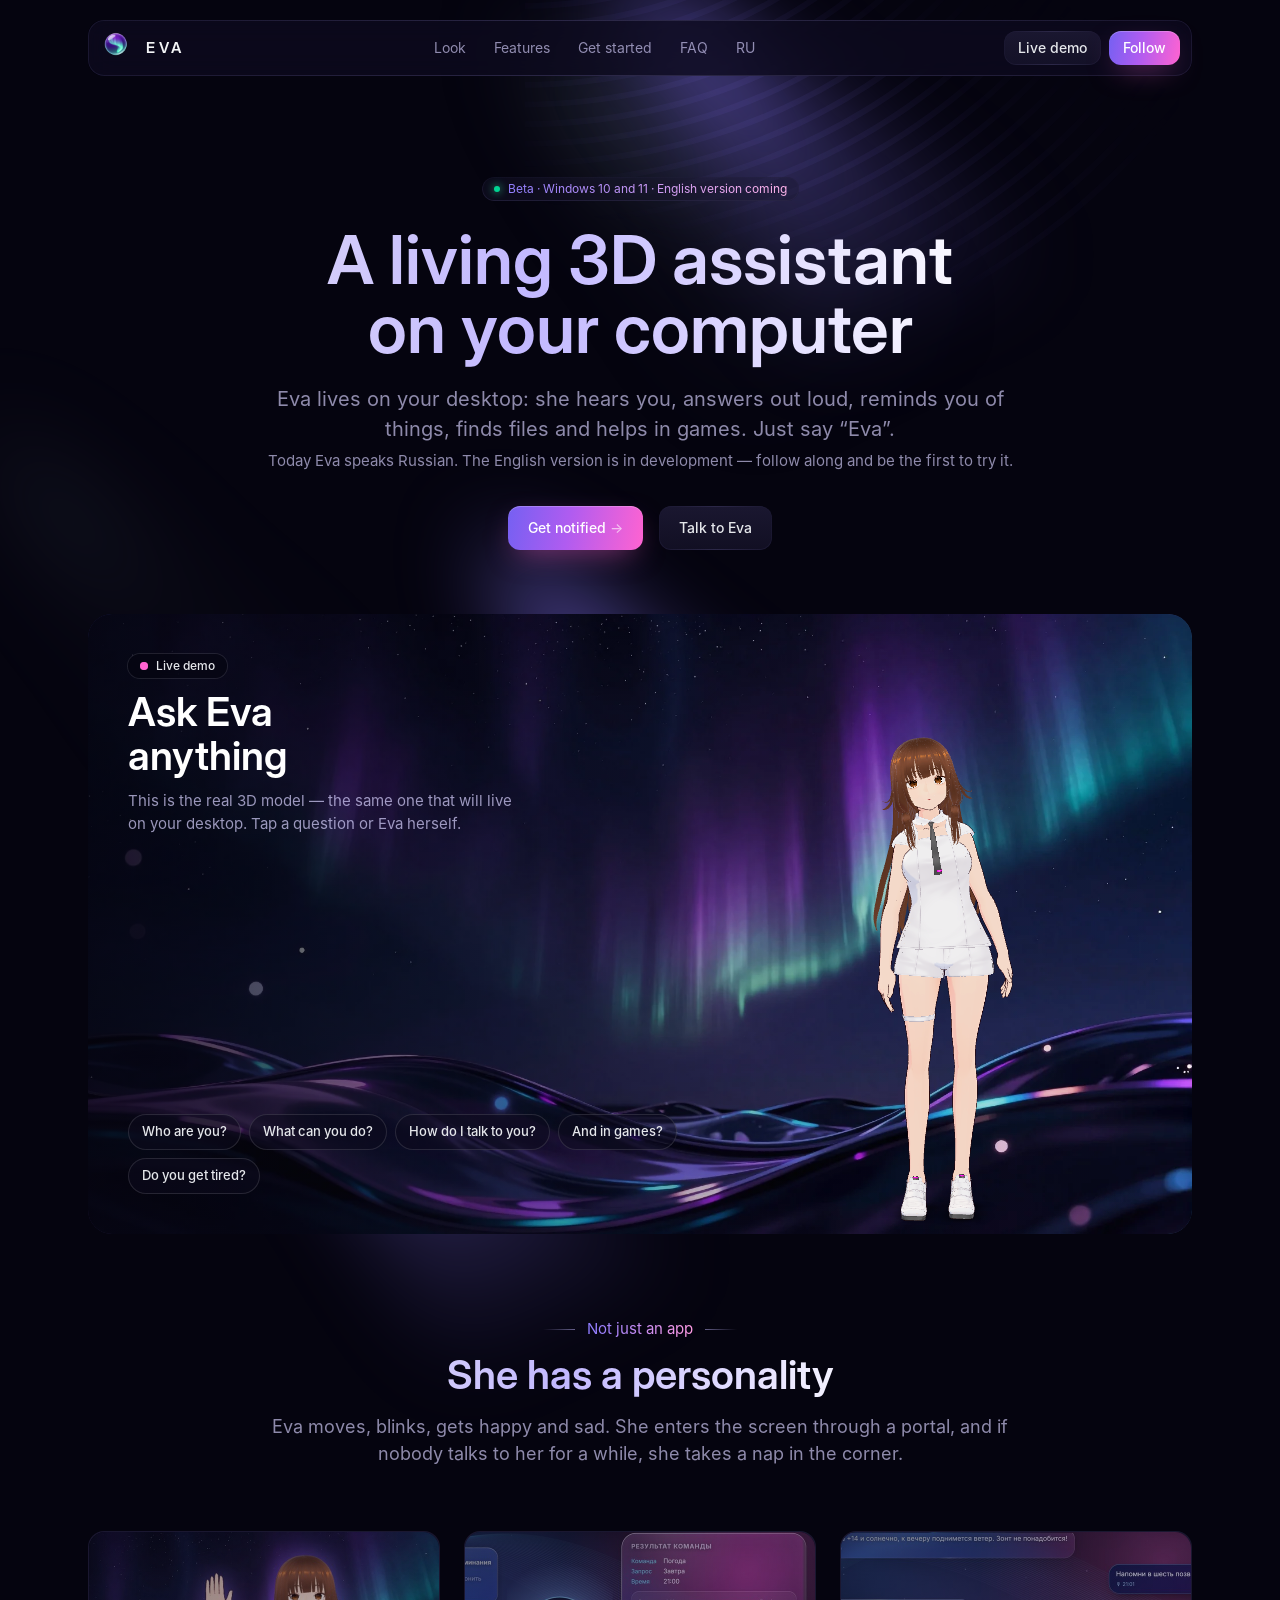
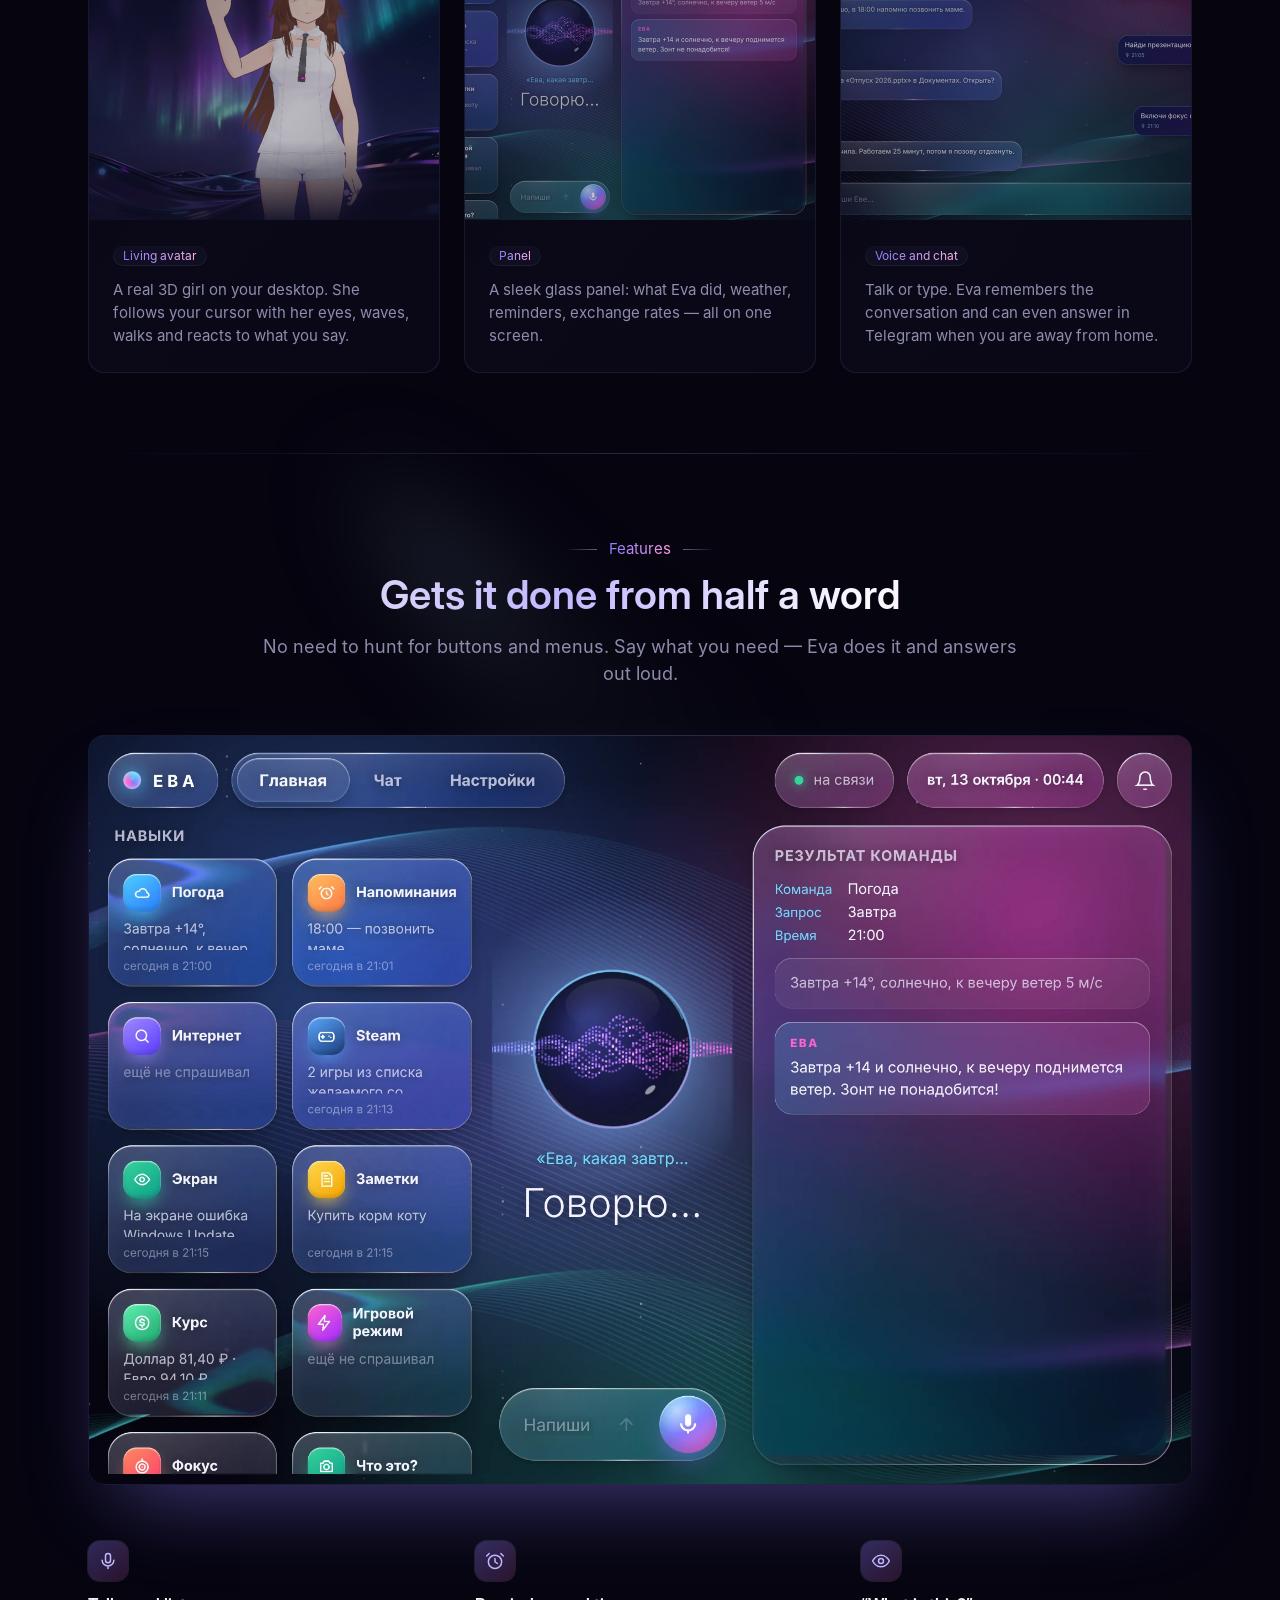
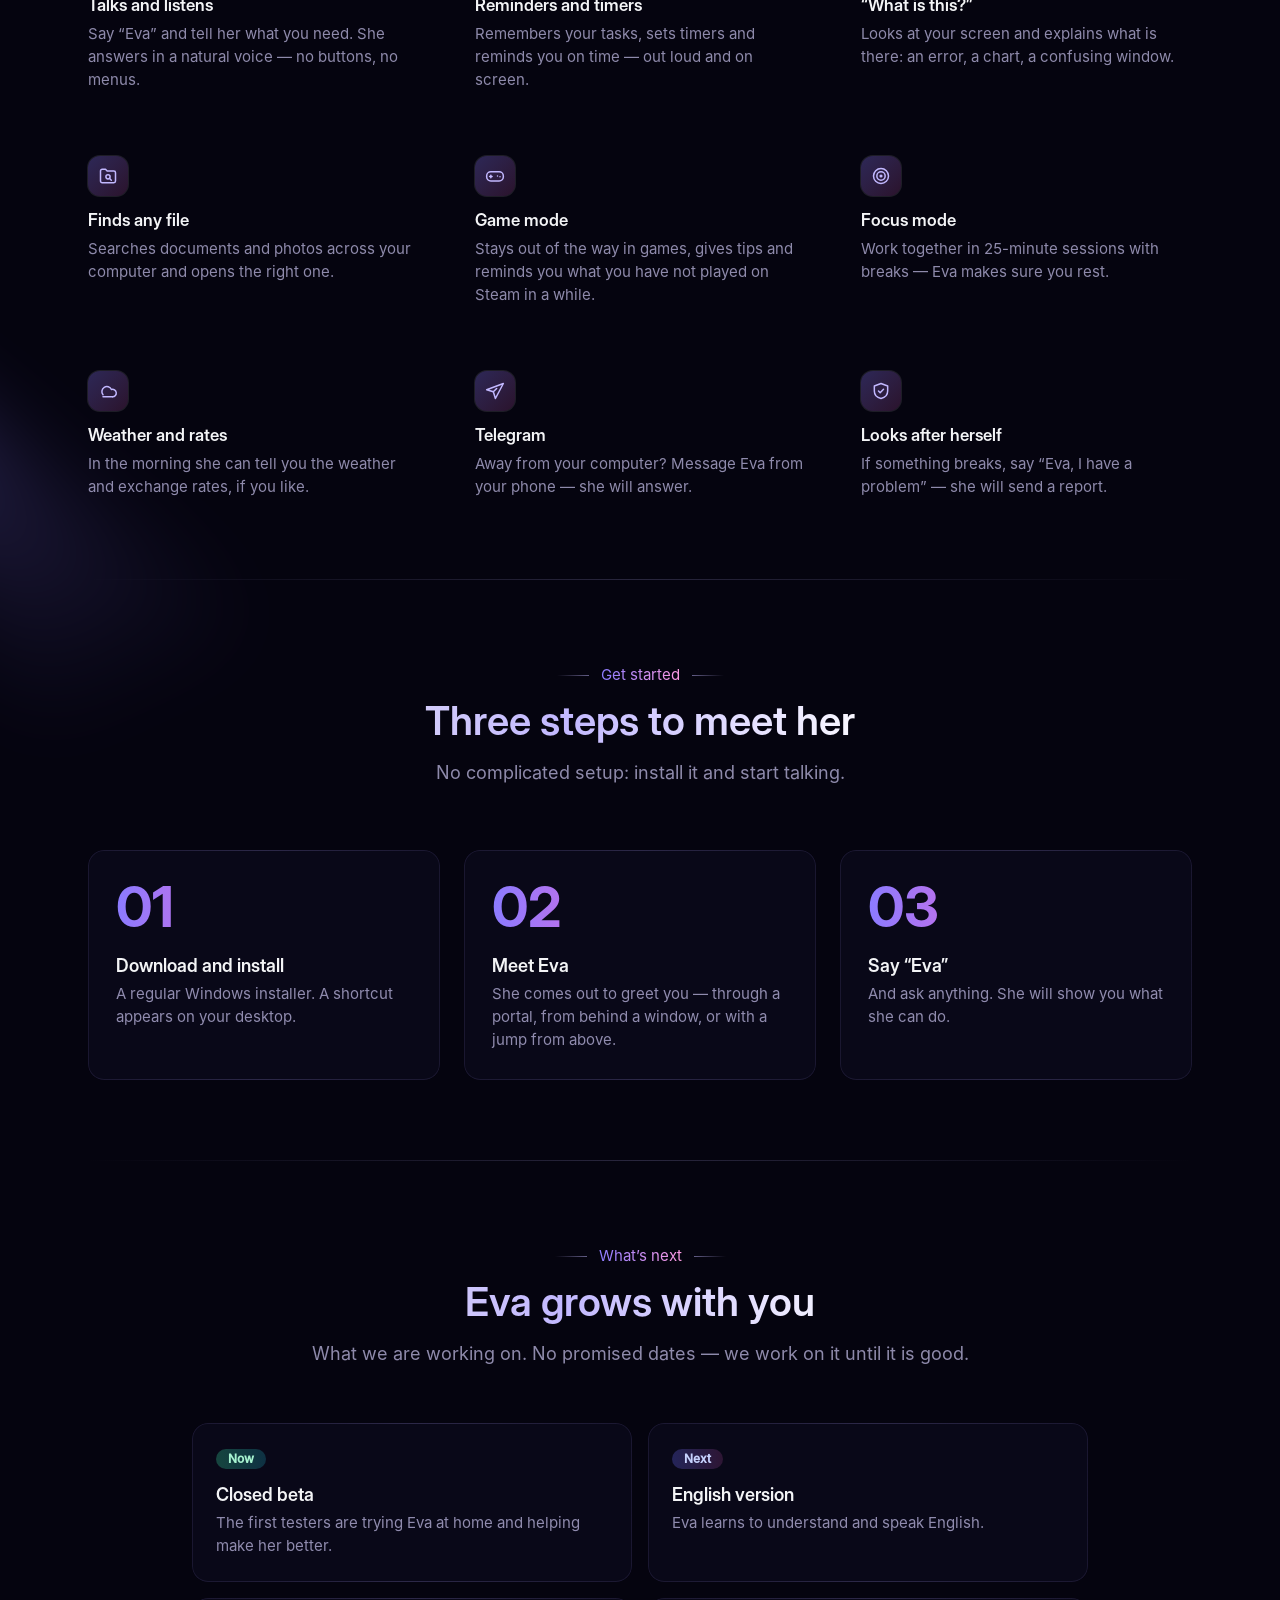
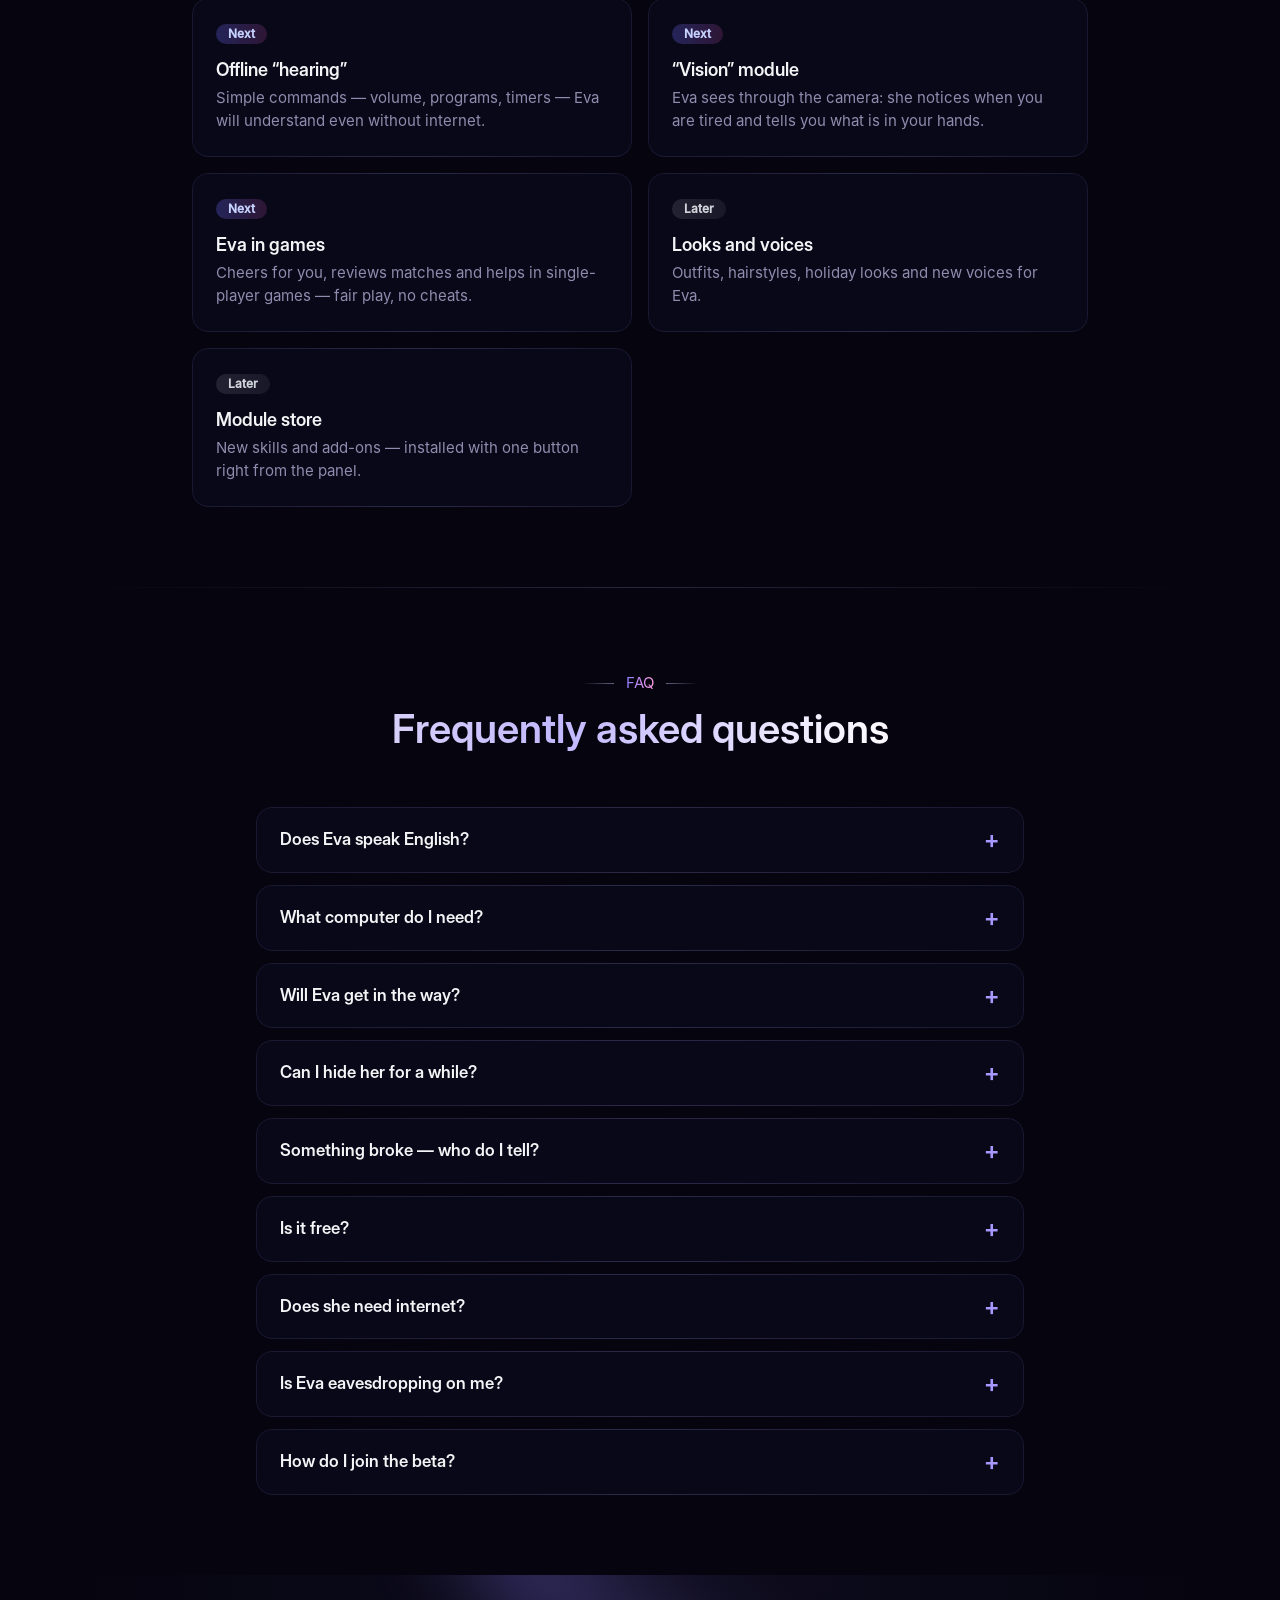
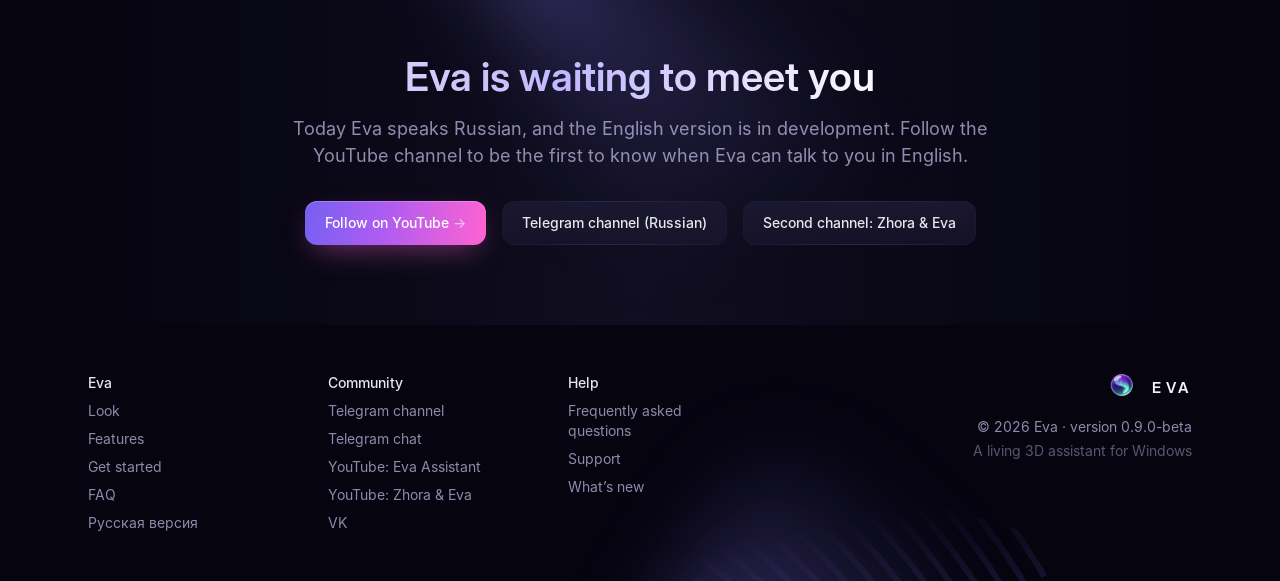
==== en.html @ 869ac7df "Add files via upload" ====
<!DOCTYPE html>
<html lang="en">
<head>
<meta charset="utf-8">
<meta name="viewport" content="width=device-width, initial-scale=1">
<title>Eva — a living 3D assistant on your computer</title>
<meta name="description" content="Eva lives on your desktop: she talks, listens, reminds you of things, finds files and helps in games. Beta for Windows 10 and 11. English version in development.">
<meta property="og:title" content="Eva — a living 3D assistant">
<meta property="og:description" content="Talks · listens · helps. Lives right on your desktop.">
<meta property="og:image" content="https://evaassistant.ru/img/og_1200x630.jpg">
<meta name="theme-color" content="#05040f">
<meta name="twitter:card" content="summary_large_image">
<meta name="robots" content="index, follow">
<link rel="icon" href="img/favicon.ico" sizes="any">
<link rel="icon" href="img/favicon-32.png" type="image/png">
<link rel="apple-touch-icon" href="img/apple-touch-icon.png">
<link rel="preload" href="fonts/InterDisplay-SemiBold.woff" as="font" type="font/woff" crossorigin>
<link rel="preload" href="fonts/Inter-Regular.woff" as="font" type="font/woff" crossorigin>
<link rel="alternate" hreflang="ru" href="https://evaassistant.ru/">
<link rel="alternate" hreflang="en" href="https://evaassistant.ru/en.html">
<link rel="stylesheet" href="css/style.css">
<!-- Yandex.Metrika counter (21.10.2026: посещаемость сайта; вебвизор выключен) -->
<script type="text/javascript">
    (function(m,e,t,r,i,k,a){
        m[i]=m[i]||function(){(m[i].a=m[i].a||[]).push(arguments)};
        m[i].l=1*new Date();
        for (var j = 0; j < document.scripts.length; j++) {if (document.scripts[j].src === r) { return; }}
        k=e.createElement(t),a=e.getElementsByTagName(t)[0],k.async=1,k.src=r,a.parentNode.insertBefore(k,a)
    })(window, document,'script','https://mc.yandex.ru/metrika/tag.js?id=113707804', 'ym');

    ym(113707804, 'init', {ssr:true, clickmap:true, ecommerce:"dataLayer", referrer: document.referrer, url: location.href, accurateTrackBounce:true, trackLinks:true});
</script>
<noscript><div><img src="https://mc.yandex.ru/watch/113707804" style="position:absolute; left:-9999px;" alt="" /></div></noscript>
<!-- /Yandex.Metrika counter -->
</head>
<body class="bg-gray-950 font-inter text-base text-gray-200 antialiased">
<div class="relative flex min-h-screen flex-col overflow-hidden supports-[overflow:clip]:overflow-clip">

  <!-- ================= ШАПКА ================= -->
  <header class="fixed inset-x-0 top-2 z-30 md:top-5">
    <div class="mx-auto max-w-6xl px-4 sm:px-6">
      <div class="gborder relative flex h-14 items-center justify-between gap-3 rounded-2xl bg-gray-900/80 px-3 backdrop-blur-md">
        <a href="#top" class="flex items-center gap-2.5 pl-1" aria-label="Eva">
          <img src="img/icon-192.png" width="32" height="32" alt="">
          <span class="font-display text-[15px] font-semibold tracking-[.28em] text-gray-100">EVA</span>
        </a>
        <nav class="hidden items-center gap-1 md:flex">
          <a class="rounded-lg px-3 py-1.5 text-sm text-indigo-200/65 transition hover:text-gray-100" href="#look">Look</a>
          <a class="rounded-lg px-3 py-1.5 text-sm text-indigo-200/65 transition hover:text-gray-100" href="#features">Features</a>
          <a class="rounded-lg px-3 py-1.5 text-sm text-indigo-200/65 transition hover:text-gray-100" href="#start">Get started</a>
          <a class="rounded-lg px-3 py-1.5 text-sm text-indigo-200/65 transition hover:text-gray-100" href="#faq">FAQ</a>
          <a class="rounded-lg px-3 py-1.5 text-sm text-indigo-200/65 transition hover:text-gray-100" href="index.html" hreflang="ru">RU</a>
        </nav>
        <div class="flex items-center gap-2">
          <a class="btn-sm btn-ghost gborder hidden sm:inline-flex" href="#demo">Live demo</a>
          <a class="btn-sm btn-main" href="#download">Follow</a>
        </div>
      </div>
    </div>
  </header>

  <main class="relative flex grow flex-col" id="top">
    <!-- свечение сверху -->
    <div class="pointer-events-none absolute left-1/2 top-0 -z-10 -translate-x-1/4" aria-hidden="true">
      <img class="max-w-none" src="img/page-illustration.svg" width="846" height="594" alt="">
    </div>
    <div class="pointer-events-none absolute left-1/2 top-[400px] -z-10 -mt-20 -translate-x-full opacity-50" aria-hidden="true">
      <img class="max-w-none" src="img/blurred-shape-gray.svg" width="760" height="668" alt="">
    </div>
    <div class="pointer-events-none absolute left-1/2 top-[440px] -z-10 -translate-x-1/3" aria-hidden="true">
      <img class="max-w-none" src="img/blurred-shape.svg" width="760" height="668" alt="">
    </div>

    <!-- ================= ПЕРВЫЙ ЭКРАН ================= -->
    <section>
      <div class="mx-auto max-w-6xl px-4 sm:px-6">
        <div class="pt-32 pb-12 md:pt-44 md:pb-20">
          <div class="pb-12 text-center md:pb-16">
            <div data-aos class="mb-6 inline-flex">
              <span class="tag !px-3 !py-1"><span class="inline-flex items-center gap-2"><i class="inline-block h-1.5 w-1.5 rounded-full bg-emerald-400 shadow-[0_0_8px_#34d399]"></i>Beta · Windows 10 and 11 · English version coming</span></span>
            </div>
            <h1 data-aos class="h-grad pb-5 font-display text-4xl font-semibold sm:text-5xl md:text-6xl">
              A living 3D assistant<br class="hidden sm:block"> on your computer
            </h1>
            <div class="mx-auto max-w-3xl">
              <p data-aos data-delay="150" class="mb-8 text-xl text-indigo-200/65">
                Eva lives on your desktop: she hears you, answers out loud, reminds you of things, finds files and helps in games. Just say “Eva”.<br><span class="text-base text-indigo-200/50">Today Eva speaks Russian. The English version is in development — follow along and be the first to try it.</span>
              </p>
              <div class="mx-auto max-w-xs sm:flex sm:max-w-none sm:justify-center">
                <div data-aos data-delay="300">
                  <a class="btn btn-main group mb-4 w-full sm:mb-0 sm:w-auto" href="#download">
                    Get notified
                    <span class="ml-1 tracking-normal text-white/60 transition-transform group-hover:translate-x-0.5">-&gt;</span>
                  </a>
                </div>
                <div data-aos data-delay="450">
                  <a class="btn btn-ghost gborder w-full sm:ml-4 sm:w-auto" href="#demo">Talk to Eva</a>
                </div>
              </div>
            </div>
          </div>

          <!-- ЖИВОЕ ДЕМО -->
          <div id="demo" data-aos data-delay="200" class="relative scroll-mt-28">
            <div class="pointer-events-none absolute bottom-8 left-1/2 -z-10 -ml-28 -translate-x-1/2 translate-y-1/2" aria-hidden="true">
              <img class="md:max-w-none" src="img/blurred-shape.svg" width="760" height="668" alt="">
            </div>
            <div class="gborder gborder-glow relative mx-auto h-[600px] max-w-[1104px] overflow-hidden rounded-3xl bg-gray-900 md:h-[620px]">
              <img class="absolute inset-0 h-full w-full object-cover" src="img/hero_1920.webp" alt="" aria-hidden="true">
              <div class="absolute inset-0 bg-gradient-to-r from-gray-950/80 via-gray-950/30 to-transparent"></div>

              <!-- подпись и вопросы -->
              <div class="relative z-10 flex h-full flex-col justify-between p-6 md:p-10">
                <div class="max-w-md">
                  <div class="mb-3 inline-flex items-center gap-2 rounded-full bg-gray-950/50 px-3 py-1 text-xs font-medium text-gray-200 ring-1 ring-white/10 backdrop-blur">
                    <span class="relative flex h-2 w-2"><span class="absolute inline-flex h-full w-full animate-ping rounded-full bg-eva-pink opacity-60"></span><span class="relative inline-flex h-2 w-2 rounded-full bg-eva-pink"></span></span>
                    Live demo
                  </div>
                  <h2 class="font-display text-3xl font-semibold text-white md:text-4xl">Ask Eva<br>anything</h2>
                  <p class="mt-3 hidden max-w-sm text-indigo-200/70 sm:block">This is the real 3D model — the same one that will live on your desktop. Tap a question or Eva herself.</p>
                </div>
                <div class="max-w-[560px]">
                  <div class="flex flex-wrap gap-2" id="chips">
                    <button class="chip" data-say="who">Who are you?</button>
                    <button class="chip" data-say="can">What can you do?</button>
                    <button class="chip" data-say="talk">How do I talk to you?</button>
                    <button class="chip" data-say="games">And in games?</button>
                    <button class="chip" data-say="sleep">Do you get tired?</button>
                  </div>
                  <button id="sound" hidden class="mt-4 inline-flex items-center gap-2 text-xs font-medium text-indigo-200/70 transition hover:text-white">
                    <svg class="h-4 w-4" viewBox="0 0 24 24" fill="none" stroke="currentColor" stroke-width="2" stroke-linecap="round" stroke-linejoin="round"><path d="M11 5 6 9H3v6h3l5 4z"/><path class="wv" d="M15.5 8.5a5 5 0 0 1 0 7"/><path class="wv" d="M19 5a10 10 0 0 1 0 14"/><path class="mt" d="m16 9 5 6m0-6-5 6"/></svg>
                    <span id="soundLabel">Voice off</span>
                  </button>
                </div>
              </div>

              <!-- 3D-Ева -->
              <div id="eva" class="absolute bottom-0 right-0 z-[5] h-full w-[62%] opacity-0 transition-opacity duration-700 sm:w-[48%] md:right-[4%] md:w-[38%]">
                <iframe id="evaFrame" class="h-full w-full border-0 bg-transparent" src="eva/eva_viewer.html?site=1" title="Eva" allow="autoplay"></iframe>
                <button id="evaHit" class="absolute inset-x-[25%] top-[10%] bottom-[3%] cursor-pointer" aria-label="Tap Eva"></button>
              </div>
              <div id="bubble" class="bubble"><b class="h-brand mb-1 block text-[11px] font-semibold uppercase tracking-[.18em]">Eva</b><span id="bubbleText"></span></div>
            </div>
          </div>
        </div>
      </div>
    </section>

    <!-- ================= КАК ВЫГЛЯДИТ ================= -->
    <section id="look" class="scroll-mt-20">
      <div class="mx-auto max-w-6xl px-4 sm:px-6">
        <div class="pb-12 md:pb-20">
          <div class="mx-auto max-w-3xl pb-12 text-center md:pb-16">
            <div class="eyebrow"><span>Not just an app</span></div>
            <h2 data-aos class="h-grad pb-4 font-display text-3xl font-semibold md:text-4xl">She has a personality</h2>
            <p data-aos class="text-lg text-indigo-200/65">Eva moves, blinks, gets happy and sad. She enters the screen through a portal, and if nobody talks to her for a while, she takes a nap in the corner.</p>
          </div>
          <div class="spot-group mx-auto grid max-w-sm items-start gap-6 lg:max-w-none lg:grid-cols-3" id="spot">
            <div class="spot" data-aos>
              <div class="spot-inner">
                <img class="inline-flex w-full" loading="lazy" src="img/card_eva.jpg" width="350" height="288" alt="3D Eva">
                <div class="relative z-10 p-6">
                  <div class="mb-3"><span class="tag"><span>Living avatar</span></span></div>
                  <p class="text-indigo-200/65">A real 3D girl on your desktop. She follows your cursor with her eyes, waves, walks and reacts to what you say.</p>
                </div>
              </div>
            </div>
            <div class="spot" data-aos data-delay="120">
              <div class="spot-inner">
                <img class="inline-flex w-full" loading="lazy" src="img/card_panel.jpg" width="350" height="288" alt="Eva panel">
                <div class="relative z-10 p-6">
                  <div class="mb-3"><span class="tag"><span>Panel</span></span></div>
                  <p class="text-indigo-200/65">A sleek glass panel: what Eva did, weather, reminders, exchange rates — all on one screen.</p>
                </div>
              </div>
            </div>
            <div class="spot" data-aos data-delay="240">
              <div class="spot-inner">
                <img class="inline-flex w-full" loading="lazy" src="img/card_chat.jpg" width="350" height="288" alt="Chat with Eva">
                <div class="relative z-10 p-6">
                  <div class="mb-3"><span class="tag"><span>Voice and chat</span></span></div>
                  <p class="text-indigo-200/65">Talk or type. Eva remembers the conversation and can even answer in Telegram when you are away from home.</p>
                </div>
              </div>
            </div>
          </div>
        </div>
      </div>
    </section>

    <!-- ================= ВОЗМОЖНОСТИ ================= -->
    <section id="features" class="relative scroll-mt-20">
      <div class="pointer-events-none absolute left-1/2 top-0 -z-10 -mt-20 -translate-x-1/2" aria-hidden="true">
        <img class="max-w-none" src="img/blurred-shape-gray.svg" width="760" height="668" alt="">
      </div>
      <div class="pointer-events-none absolute bottom-0 left-1/2 -z-10 -mb-80 -translate-x-[120%] opacity-50" aria-hidden="true">
        <img class="max-w-none" src="img/blurred-shape.svg" width="760" height="668" alt="">
      </div>
      <div class="mx-auto max-w-6xl px-4 sm:px-6">
        <div class="divider py-12 md:py-20">
          <div class="mx-auto max-w-3xl pb-4 text-center md:pb-12">
            <div class="eyebrow"><span>Features</span></div>
            <h2 data-aos class="h-grad pb-4 font-display text-3xl font-semibold md:text-4xl">Gets it done from half a word</h2>
            <p data-aos class="text-lg text-indigo-200/65">No need to hunt for buttons and menus. Say what you need — Eva does it and answers out loud.</p>
          </div>
          <div data-aos class="flex justify-center pb-6 md:pb-14">
            <div class="gborder relative overflow-hidden rounded-2xl shadow-[0_40px_80px_-30px_rgba(139,123,255,.45)]">
              <img class="w-full max-w-[1104px]" loading="lazy" src="img/panel_full.webp" width="1104" height="751" alt="Eva panel: skills, command result, living orb">
            </div>
          </div>
          <div class="mx-auto grid max-w-sm gap-12 sm:max-w-none sm:grid-cols-2 md:gap-x-14 md:gap-y-16 lg:grid-cols-3" id="featGrid"></div>
        </div>
      </div>
    </section>

    <!-- ================= КАК НАЧАТЬ ================= -->
    <section id="start" class="scroll-mt-20">
      <div class="mx-auto max-w-6xl px-4 sm:px-6">
        <div class="divider py-12 md:py-20">
          <div class="mx-auto max-w-3xl pb-12 text-center md:pb-16">
            <div class="eyebrow"><span>Get started</span></div>
            <h2 data-aos class="h-grad pb-4 font-display text-3xl font-semibold md:text-4xl">Three steps to meet her</h2>
            <p data-aos class="text-lg text-indigo-200/65">No complicated setup: install it and start talking.</p>
          </div>
          <div class="grid gap-6 md:grid-cols-3">
            <div data-aos class="gborder relative rounded-2xl bg-gray-900/60 p-7">
              <div class="h-brand mb-4 font-display text-5xl font-bold">01</div>
              <h3 class="mb-1 font-display text-lg font-semibold text-gray-100">Download and install</h3>
              <p class="text-indigo-200/65">A regular Windows installer. A shortcut appears on your desktop.</p>
            </div>
            <div data-aos data-delay="120" class="gborder relative rounded-2xl bg-gray-900/60 p-7">
              <div class="h-brand mb-4 font-display text-5xl font-bold">02</div>
              <h3 class="mb-1 font-display text-lg font-semibold text-gray-100">Meet Eva</h3>
              <p class="text-indigo-200/65">She comes out to greet you — through a portal, from behind a window, or with a jump from above.</p>
            </div>
            <div data-aos data-delay="240" class="gborder relative rounded-2xl bg-gray-900/60 p-7">
              <div class="h-brand mb-4 font-display text-5xl font-bold">03</div>
              <h3 class="mb-1 font-display text-lg font-semibold text-gray-100">Say “Eva”</h3>
              <p class="text-indigo-200/65">And ask anything. She will show you what she can do.</p>
            </div>
          </div>
        </div>
      </div>
    </section>

    <!-- ================= ЧТО ДАЛЬШЕ (17.10.2026) ================= -->
    <section id="next" class="scroll-mt-20">
      <div class="mx-auto max-w-6xl px-4 sm:px-6">
        <div class="divider py-12 md:py-20">
          <div class="mx-auto max-w-3xl pb-10 text-center md:pb-14">
            <div class="eyebrow"><span>What’s next</span></div>
            <h2 data-aos class="h-grad pb-4 font-display text-3xl font-semibold md:text-4xl">Eva grows with you</h2>
            <p data-aos class="text-lg text-indigo-200/65">What we are working on. No promised dates — we work on it until it is good.</p>
          </div>
          <div class="mx-auto grid gap-4 sm:grid-cols-2" style="max-width:56rem" id="roadmap"></div>
        </div>
      </div>
    </section>

    <!-- ================= ВОПРОСЫ ================= -->
    <section id="faq" class="scroll-mt-20">
      <div class="mx-auto max-w-6xl px-4 sm:px-6">
        <div class="divider py-12 md:py-20">
          <div class="mx-auto max-w-3xl pb-10 text-center md:pb-14">
            <div class="eyebrow"><span>FAQ</span></div>
            <h2 data-aos class="h-grad font-display text-3xl font-semibold md:text-4xl">Frequently asked questions</h2>
          </div>
          <div class="mx-auto grid max-w-3xl gap-3" id="faqList"></div>
        </div>
      </div>
    </section>

    <!-- ================= ПРИЗЫВ ================= -->
    <section id="download" class="relative overflow-hidden scroll-mt-20">
      <div class="pointer-events-none absolute bottom-0 left-1/2 -z-10 -mb-24 ml-20 -translate-x-1/2" aria-hidden="true">
        <img class="max-w-none" src="img/blurred-shape.svg" width="760" height="668" alt="">
      </div>
      <div class="mx-auto max-w-6xl px-4 sm:px-6">
        <div class="bg-linear-to-r from-transparent via-gray-800/50 py-12 md:py-20">
          <div class="mx-auto max-w-3xl text-center">
            <h2 data-aos class="h-grad pb-4 font-display text-3xl font-semibold md:text-4xl">Eva is waiting to meet you</h2>
            <p data-aos class="mb-8 text-lg text-indigo-200/65">Today Eva speaks Russian, and the English version is in development. Follow the YouTube channel to be the first to know when Eva can talk to you in English.</p>
            <div class="mx-auto max-w-xs sm:flex sm:max-w-none sm:justify-center">
              <div data-aos data-delay="150"><a class="btn btn-main group mb-4 w-full sm:mb-0 sm:w-auto" href="https://www.youtube.com/channel/UC3BnzNVG6nOvN4bFxzneqxQ" target="_blank" rel="noopener">Follow on YouTube <span class="ml-1 text-white/60 transition-transform group-hover:translate-x-0.5">-&gt;</span></a></div>
              <div data-aos data-delay="300"><a class="btn btn-ghost gborder w-full sm:ml-4 sm:w-auto" href="https://t.me/EvaAssistant_Channel" target="_blank" rel="noopener">Telegram channel (Russian)</a></div>
              <div data-aos data-delay="400"><a class="btn btn-ghost gborder w-full sm:ml-4 sm:w-auto" href="https://www.youtube.com/channel/UCUcYWm1zV3rPVd3m0iBnveA" target="_blank" rel="noopener">Second channel: Zhora &amp; Eva</a></div>
            </div>
          </div>
        </div>
      </div>
    </section>
  </main>

  <!-- ================= ПОДВАЛ ================= -->
  <footer>
    <div class="relative mx-auto max-w-6xl px-4 sm:px-6">
      <div class="pointer-events-none absolute bottom-0 left-1/2 -z-10 -translate-x-1/2" aria-hidden="true">
        <img class="max-w-none" loading="lazy" src="img/footer-illustration.svg" width="1076" height="378" alt="">
      </div>
      <div class="grid grid-cols-2 justify-between gap-12 py-8 sm:grid-rows-[auto_auto] md:grid-cols-4 md:grid-rows-[auto_auto] md:py-12 lg:grid-cols-[repeat(3,minmax(0,160px))_1fr] lg:grid-rows-1 xl:gap-20">
        <div class="space-y-2">
          <h3 class="text-sm font-medium text-gray-200">Eva</h3>
          <ul class="space-y-2 text-sm">
            <li><a class="text-indigo-200/65 transition hover:text-indigo-400" href="#look">Look</a></li>
            <li><a class="text-indigo-200/65 transition hover:text-indigo-400" href="#features">Features</a></li>
            <li><a class="text-indigo-200/65 transition hover:text-indigo-400" href="#start">Get started</a></li>
            <li><a class="text-indigo-200/65 transition hover:text-indigo-400" href="#faq">FAQ</a></li>
            <li><a class="text-indigo-200/65 transition hover:text-indigo-400" href="index.html" hreflang="ru">Русская версия</a></li>
          </ul>
        </div>
        <div class="space-y-2">
          <h3 class="text-sm font-medium text-gray-200">Community</h3>
          <ul class="space-y-2 text-sm">
            <li><a class="text-indigo-200/65 transition hover:text-indigo-400" href="https://t.me/EvaAssistant_Channel" target="_blank" rel="noopener">Telegram channel</a></li>
            <li><a class="text-indigo-200/65 transition hover:text-indigo-400" href="https://t.me/Eva_Assistant_chat" target="_blank" rel="noopener">Telegram chat</a></li>
            <li><a class="text-indigo-200/65 transition hover:text-indigo-400" href="https://www.youtube.com/channel/UC3BnzNVG6nOvN4bFxzneqxQ" target="_blank" rel="noopener">YouTube: Eva Assistant</a></li>
            <li><a class="text-indigo-200/65 transition hover:text-indigo-400" href="https://www.youtube.com/channel/UCUcYWm1zV3rPVd3m0iBnveA" target="_blank" rel="noopener">YouTube: Zhora &amp; Eva</a></li>
            <li><a class="text-indigo-200/65 transition hover:text-indigo-400" href="#" data-soon>VK</a></li>
          </ul>
        </div>
        <div class="space-y-2">
          <h3 class="text-sm font-medium text-gray-200">Help</h3>
          <ul class="space-y-2 text-sm">
            <li><a class="text-indigo-200/65 transition hover:text-indigo-400" href="#faq">Frequently asked questions</a></li>
            <li><a class="text-indigo-200/65 transition hover:text-indigo-400" href="https://t.me/eva_neuro_support_bot" target="_blank" rel="noopener">Support</a></li>
            <li><a class="text-indigo-200/65 transition hover:text-indigo-400" href="#" data-soon>What’s new</a></li>
          </ul>
        </div>
        <div class="col-span-2 md:col-span-4 lg:col-span-1 lg:text-right">
          <a class="mb-3 inline-flex items-center gap-2.5" href="#top"><img src="img/icon-192.png" width="32" height="32" alt=""><span class="font-display text-[15px] font-semibold tracking-[.28em] text-gray-100">EVA</span></a>
          <div class="text-sm">
            <p class="mb-1 text-indigo-200/65">© 2026 Eva · version 0.9.0-beta</p>
            <p class="text-indigo-200/40">A living 3D assistant for Windows</p>
          </div>
        </div>
      </div>
    </div>
  </footer>
</div>

<script src="voice/map.js"></script>
<script>
// ===================== возможности =====================
const FEATURES = [
  ['Talks and listens', 'Say “Eva” and tell her what you need. She answers in a natural voice — no buttons, no menus.', '<rect x="9" y="3" width="6" height="11" rx="3"/><path d="M5 11a7 7 0 0 0 14 0M12 18v3"/>'],
  ['Reminders and timers', 'Remembers your tasks, sets timers and reminds you on time — out loud and on screen.', '<circle cx="12" cy="13" r="8"/><path d="M12 9v4l3 2M5 3 2 6m17-3 3 3"/>'],
  ['“What is this?”', 'Looks at your screen and explains what is there: an error, a chart, a confusing window.', '<path d="M2 12s3.5-7 10-7 10 7 10 7-3.5 7-10 7S2 12 2 12z"/><circle cx="12" cy="12" r="3"/>'],
  ['Finds any file', 'Searches documents and photos across your computer and opens the right one.', '<path d="M3 6a2 2 0 0 1 2-2h4l2 2h8a2 2 0 0 1 2 2v10a2 2 0 0 1-2 2H5a2 2 0 0 1-2-2z"/><circle cx="12" cy="13" r="2.5"/><path d="m14 15 2 2"/>'],
  ['Game mode', 'Stays out of the way in games, gives tips and reminds you what you have not played on Steam in a while.', '<rect x="2" y="7" width="20" height="11" rx="5"/><path d="M7 11v3M5.5 12.5h3M15 12h.01M18 13h.01"/>'],
  ['Focus mode', 'Work together in 25-minute sessions with breaks — Eva makes sure you rest.', '<circle cx="12" cy="12" r="9"/><circle cx="12" cy="12" r="5"/><circle cx="12" cy="12" r="1"/>'],
  ['Weather and rates', 'In the morning she can tell you the weather and exchange rates, if you like.', '<path d="M17.5 19a4.5 4.5 0 1 0-1.4-8.8A6 6 0 1 0 6 16.5"/><path d="M6 19h11.5"/>'],
  ['Telegram', 'Away from your computer? Message Eva from your phone — she will answer.', '<path d="m22 3-9.5 18-2.5-8-8-2.5z"/><path d="m10 13 4-4"/>'],
  ['Looks after herself', 'If something breaks, say “Eva, I have a problem” — she will send a report.', '<path d="M12 3 4 6v6c0 5 3.5 8 8 9 4.5-1 8-4 8-9V6z"/><path d="m9 12 2 2 4-4"/>'],
];
document.getElementById('featGrid').innerHTML = FEATURES.map(([t, d, ic], i) => `
  <article data-aos data-delay="${(i % 3) * 100}">
    <div class="mb-3 inline-flex h-10 w-10 items-center justify-center rounded-xl bg-gradient-to-br from-indigo-500/30 to-eva-pink/15 ring-1 ring-white/10">
      <svg class="h-5 w-5" viewBox="0 0 24 24" fill="none" stroke="#c2b8ff" stroke-width="1.8" stroke-linecap="round" stroke-linejoin="round">${ic}</svg>
    </div>
    <h3 class="mb-1 font-display text-[1.05rem] font-semibold text-gray-100">${t}</h3>
    <p class="text-indigo-200/65">${d}</p>
  </article>`).join('');

// ===================== что дальше =====================
const ROADMAP = [
  ['now', 'Now', 'Closed beta', 'The first testers are trying Eva at home and helping make her better.'],
  ['next', 'Next', 'English version', 'Eva learns to understand and speak English.'],
  ['next', 'Next', 'Offline “hearing”', 'Simple commands — volume, programs, timers — Eva will understand even without internet.'],
  ['next', 'Next', '“Vision” module', 'Eva sees through the camera: she notices when you are tired and tells you what is in your hands.'],
  ['next', 'Next', 'Eva in games', 'Cheers for you, reviews matches and helps in single-player games — fair play, no cheats.'],
  ['later', 'Later', 'Looks and voices', 'Outfits, hairstyles, holiday looks and new voices for Eva.'],
  ['later', 'Later', 'Module store', 'New skills and add-ons — installed with one button right from the panel.'],
];
const RM_COLOR = { now: 'background:linear-gradient(90deg,rgba(52,211,153,.3),rgba(34,211,238,.2));color:#a7f3d0',
  next: 'background:linear-gradient(90deg,rgba(99,102,241,.3),rgba(255,99,209,.15));color:#c7d2fe',
  later: 'background:linear-gradient(90deg,rgba(107,114,128,.25),rgba(156,163,175,.1));color:#d1d5db' };
document.getElementById('roadmap').innerHTML = ROADMAP.map(([k, tag, t, d], i) => `
  <div data-aos data-delay="${(i % 2) * 100}" class="gborder relative rounded-2xl bg-gray-900/60 p-6">
    <span class="mb-3 inline-block rounded-full px-3 text-xs font-semibold" style="padding-top:2px;padding-bottom:2px;${RM_COLOR[k]}">${tag}</span>
    <h3 class="mb-1 font-display text-lg font-semibold text-gray-100">${t}</h3>
    <p class="text-indigo-200/65">${d}</p>
  </div>`).join('');

// ===================== вопросы =====================
const FAQ = [
  ['Does Eva speak English?', 'Not yet — today Eva speaks Russian. The English version is in development. Follow the YouTube channel to be among the first to try it.'],
  ['What computer do I need?', 'Windows 10 or 11, a microphone and internet. A regular home PC or laptop is enough.'],
  ['Will Eva get in the way?', 'No. She stands in a corner of the screen, and if nobody talks to her for a while, she goes to sleep. Call her and she wakes up.'],
  ['Can I hide her for a while?', 'Yes — with one button in the panel or the icon next to the clock. You can hide the avatar and keep the voice.'],
  ['Something broke — who do I tell?', 'Tell Eva: “Eva, I have a problem.” She collects a description and sends it to the developer.'],
  ['Is it free?', 'During the beta — yes, completely. We will announce the price of the full version before release: one purchase — one computer, no subscription.'],
  ['Does she need internet?', 'Yes. To understand speech and think, Eva uses online services. Without a connection she can do very little for now.'],
  ['Is Eva eavesdropping on me?', 'Eva listens to the microphone to hear her name. To understand a phrase, she sends it to an online speech recognition service. She does not store audio, and the conversation history stays only on your computer. Details — in the <a style="color:#a5b4fc;text-decoration:underline" href="privacy.html">privacy policy</a> (in Russian).'],
  ['How do I join the beta?', 'The current beta is in Russian, for testers in Russia. The English version will get its own beta — follow the YouTube channel to hear about it first.'],
];
document.getElementById('faqList').innerHTML = FAQ.map(([q, a]) => `
  <div class="faq gborder relative rounded-2xl bg-gray-900/60" data-aos>
    <button class="flex w-full items-center justify-between gap-4 px-6 py-5 text-left font-display text-[1.05rem] font-semibold text-gray-100">
      ${q}<span class="plus text-2xl leading-none text-indigo-400">+</span>
    </button>
    <div class="faq-a"><div><p class="px-6 pb-5 text-indigo-200/65">${a}</p></div></div>
  </div>`).join('');
document.querySelectorAll('.faq button').forEach((b) => b.addEventListener('click', () => b.parentElement.classList.toggle('open')));

// ===================== появление при прокрутке =====================
const io = new IntersectionObserver((es) => es.forEach((e) => {
  if (!e.isIntersecting) return;
  const el = e.target; setTimeout(() => el.classList.add('aos-in'), +(el.dataset.delay || 0)); io.unobserve(el);
}), { threshold: .12 });
document.querySelectorAll('[data-aos]').forEach((el) => io.observe(el));

// ===================== прожектор на карточках =====================
const spot = document.getElementById('spot');
addEventListener('mousemove', (ev) => {
  const r = spot.getBoundingClientRect();
  if (ev.clientX < r.left || ev.clientX > r.right || ev.clientY < r.top || ev.clientY > r.bottom) return;
  for (const box of spot.children) {
    const b = box.getBoundingClientRect();
    box.style.setProperty('--mouse-x', ev.clientX - b.left + 'px');
    box.style.setProperty('--mouse-y', ev.clientY - b.top + 'px');
  }
}, { passive: true });

// ===================== ЖИВАЯ ЕВА =====================
const LINES = {
  hello: { t: 'Hi! I am Eva. Ask me anything — I am here.', e: 'joy' },
  who:   { t: 'I am Eva — a living assistant who lives on your desktop. You can simply talk to me.', e: 'joy' },
  can:   { t: 'I remind you of things, set timers, tell the weather, find files and open programs. I can also look at your screen and explain what is there.', e: 'joy' },
  talk:  { t: 'Just say “Eva” and ask what you need. Away from home? Message me in Telegram from your phone. (For now I speak Russian — English is coming.)', e: 'neutral' },
  games: { t: 'I stay out of the way in games. But I can give tips and remind you what you have not played on Steam in a while.', e: 'joy' },
  sleep: { t: 'If nobody talks to me for a while, I take a nap in the corner of the screen. Call me and I wake up.', e: 'sorrow' },
  poke:  [{ t: 'Oh! That tickles.', g: 'laugh', e: 'surprised' }, { t: 'I am here! Ask me something.', g: 'wave', e: 'joy' },
          { t: 'Like how I move? It is even better on your desktop.', e: 'joy' }],
  soon:  { t: 'Soon! I am still getting ready to meet you.', g: 'wave', e: 'joy' },
};
const frame = document.getElementById('evaFrame'), evaBox = document.getElementById('eva');
const W = () => { try { return frame.contentWindow; } catch (e) { return null; } };
let evaReady = false;
function call(fn, ...a) { const w = W(); if (w && typeof w[fn] === 'function') { try { w[fn](...a); } catch (e) {} } }
// Ждём, когда Ева внутри окна будет готова. Проверяем сразу, а не по событию 'load':
// если Ева загрузилась раньше этого скрипта (быстрый хостинг, кэш), событие уже прошло
// и Ева оставалась невидимой. Через 20 с показываем в любом случае.
(() => {
  const t0 = Date.now();
  const iv = setInterval(() => {
    const w = W();
    if ((w && w.setState && w.doGesture) || Date.now() - t0 > 20000) {
      clearInterval(iv); evaReady = true; evaBox.style.opacity = 1;
    }
  }, 300);
})();
// глаза следят за курсором
addEventListener('mousemove', (ev) => {
  const r = frame.getBoundingClientRect();
  call('setCursor', ev.clientX - r.left, ev.clientY - r.top);
}, { passive: true });
// Ева здоровается, когда демо видно
new IntersectionObserver((es, o) => es.forEach((e) => {
  if (e.isIntersecting) { o.disconnect(); const go = () => evaReady ? say(LINES.hello, { silent: true }) : setTimeout(go, 500); setTimeout(go, 900); }
}), { threshold: .5 }).observe(document.getElementById('demo'));

// голос
let soundOn = false;
const soundBtn = document.getElementById('sound');
function paintSound() {
  soundBtn.querySelectorAll('.wv').forEach((p) => p.style.display = soundOn ? '' : 'none');
  soundBtn.querySelector('.mt').style.display = soundOn ? 'none' : '';
  document.getElementById('soundLabel').textContent = soundOn ? 'Voice on' : 'Voice off';
  soundBtn.classList.toggle('text-white', soundOn);
}
paintSound();
soundBtn.addEventListener('click', () => { soundOn = !soundOn; paintSound(); if (!soundOn) stopVoice(); });
let audio = null, actx = null, raf = 0, sayId = 0;
function stopVoice() { if (audio) { audio.pause(); audio = null; } cancelAnimationFrame(raf); call('setMorph', 'MTH_A', 0); }
function speak(text, id) {
  return new Promise((resolve) => {
    stopVoice();
    // на сайте в интернете - заранее записанные фразы (voice/map.js), у себя на ПК - сервер голоса /tts
    const rec = window.VOICE_MAP && window.VOICE_MAP[text];
    audio = new Audio(rec ? 'voice/' + rec : '/tts?t=' + encodeURIComponent(text));
    let analyser = null;
    try {
      actx = actx || new (window.AudioContext || window.webkitAudioContext)();
      const src = actx.createMediaElementSource(audio);
      analyser = actx.createAnalyser(); analyser.fftSize = 1024;
      src.connect(analyser); analyser.connect(actx.destination);
      if (actx.state === 'suspended') actx.resume();
    } catch (e) {}
    const buf = new Float32Array(1024);
    const tick = () => {
      if (id !== sayId) return;
      if (analyser) { analyser.getFloatTimeDomainData(buf); let s = 0; for (const v of buf) s += v * v; call('setMorph', 'MTH_A', Math.min(0.7, Math.sqrt(s / buf.length) * 8)); }
      raf = requestAnimationFrame(tick);
    };
    audio.addEventListener('playing', () => { call('setState', 'speaking'); tick(); });
    audio.addEventListener('ended', () => { cancelAnimationFrame(raf); call('setMorph', 'MTH_A', 0); call('setState', 'idle'); resolve(true); });
    audio.addEventListener('error', () => resolve(false));
    audio.play().catch(() => resolve(false));
  });
}
// облачко над Евой
const bubble = document.getElementById('bubble'), bubbleText = document.getElementById('bubbleText');
const demoBox = bubble.parentElement;
let hideT = 0;
function placeBubble() {
  const d = demoBox.getBoundingClientRect(), r = frame.getBoundingClientRect();
  const bw = bubble.offsetWidth, bh = bubble.offsetHeight;
  let x = r.left - d.left + r.width * 0.5 - bw - r.width * 0.1;
  let y = r.top - d.top + r.height * 0.12;
  if (d.width < 640) { x = 16; y = 150; }
  bubble.style.left = Math.max(16, x) + 'px'; bubble.style.top = Math.max(16, y) + 'px';
}
async function say(line, opt = {}) {
  if (Array.isArray(line)) line = line[Math.floor(Math.random() * line.length)];
  const id = ++sayId;
  bubbleText.textContent = line.t; bubble.classList.add('show'); placeBubble();
  clearTimeout(hideT);
  if (line.e) call('setEmotion', line.e);
  if (line.g) call('doGesture', line.g);
  let spoke = false;
  if (soundOn && !opt.silent) spoke = await speak(line.t, id);
  if (id !== sayId) return;
  if (!spoke && !opt.silent) {
    call('setState', 'speaking');
    await new Promise((r) => setTimeout(r, Math.min(3500, line.t.length * 45)));
    if (id === sayId) call('setState', 'idle');
  }
  hideT = setTimeout(() => { if (id === sayId) { bubble.classList.remove('show'); call('setEmotion', 'neutral'); } }, spoke ? 2500 : 5500);
}
addEventListener('resize', placeBubble);
document.querySelectorAll('[data-say]').forEach((b) => b.addEventListener('click', () => {
  // EN: recorded voice is Russian only, so the demo shows text
  document.querySelectorAll('.chip').forEach((c) => c.classList.toggle('on', c === b));
  say(LINES[b.dataset.say]);
}));
document.getElementById('evaHit').addEventListener('click', () => say(LINES.poke));
document.querySelectorAll('[data-soon]').forEach((a) => a.addEventListener('click', (e) => {
  e.preventDefault();
  document.getElementById('demo').scrollIntoView({ behavior: 'smooth', block: 'center' });
  setTimeout(() => say(LINES.soon), 700);
}));
</script>
</body>
</html>
---- css/style.css ----
/*! tailwindcss v4.1.11 | MIT License | https://tailwindcss.com */
@layer properties{@supports (((-webkit-hyphens:none)) and (not (margin-trim:inline))) or ((-moz-orient:inline) and (not (color:rgb(from red r g b)))){*,:before,:after,::backdrop{--tw-translate-x:0;--tw-translate-y:0;--tw-translate-z:0;--tw-space-y-reverse:0;--tw-border-style:solid;--tw-gradient-position:initial;--tw-gradient-from:#0000;--tw-gradient-via:#0000;--tw-gradient-to:#0000;--tw-gradient-stops:initial;--tw-gradient-via-stops:initial;--tw-gradient-from-position:0%;--tw-gradient-via-position:50%;--tw-gradient-to-position:100%;--tw-leading:initial;--tw-font-weight:initial;--tw-tracking:initial;--tw-shadow:0 0 #0000;--tw-shadow-color:initial;--tw-shadow-alpha:100%;--tw-inset-shadow:0 0 #0000;--tw-inset-shadow-color:initial;--tw-inset-shadow-alpha:100%;--tw-ring-color:initial;--tw-ring-shadow:0 0 #0000;--tw-inset-ring-color:initial;--tw-inset-ring-shadow:0 0 #0000;--tw-ring-inset:initial;--tw-ring-offset-width:0px;--tw-ring-offset-color:#fff;--tw-ring-offset-shadow:0 0 #0000;--tw-blur:initial;--tw-brightness:initial;--tw-contrast:initial;--tw-grayscale:initial;--tw-hue-rotate:initial;--tw-invert:initial;--tw-opacity:initial;--tw-saturate:initial;--tw-sepia:initial;--tw-drop-shadow:initial;--tw-drop-shadow-color:initial;--tw-drop-shadow-alpha:100%;--tw-drop-shadow-size:initial;--tw-backdrop-blur:initial;--tw-backdrop-brightness:initial;--tw-backdrop-contrast:initial;--tw-backdrop-grayscale:initial;--tw-backdrop-hue-rotate:initial;--tw-backdrop-invert:initial;--tw-backdrop-opacity:initial;--tw-backdrop-saturate:initial;--tw-backdrop-sepia:initial;--tw-duration:initial}}}@layer theme{:root,:host{--font-sans:ui-sans-serif,system-ui,sans-serif,"Apple Color Emoji","Segoe UI Emoji","Segoe UI Symbol","Noto Color Emoji";--font-mono:ui-monospace,SFMono-Regular,Menlo,Monaco,Consolas,"Liberation Mono","Courier New",monospace;--color-emerald-400:oklch(76.5% .177 163.223);--color-indigo-200:#d9d3ff;--color-indigo-400:#a797ff;--color-indigo-500:#8b7bff;--color-gray-100:oklch(96.7% .003 264.542);--color-gray-200:oklch(92.8% .006 264.531);--color-gray-700:#2c2848;--color-gray-800:#1a1730;--color-gray-900:#0d0b1e;--color-gray-950:#05040f;--color-white:#fff;--spacing:.25rem;--container-xs:20rem;--container-sm:24rem;--container-md:28rem;--container-3xl:48rem;--container-6xl:72rem;--text-xs:.75rem;--text-xs--line-height:calc(1/.75);--text-sm:.875rem;--text-sm--line-height:calc(1.25/.875);--text-base:.9375rem;--text-base--line-height:1.5333;--text-lg:1.125rem;--text-lg--line-height:1.5;--text-xl:1.25rem;--text-xl--line-height:1.5;--text-2xl:1.5rem;--text-2xl--line-height:calc(2/1.5);--text-3xl:1.875rem;--text-3xl--line-height:calc(2.25/1.875);--text-4xl:2.5rem;--text-4xl--line-height:1.1;--text-5xl:3.5rem;--text-5xl--line-height:1.05;--text-6xl:4.25rem;--text-6xl--line-height:1.02;--font-weight-medium:500;--font-weight-semibold:600;--font-weight-bold:700;--tracking-normal:0em;--leading-snug:1.375;--radius-md:.375rem;--radius-lg:.5rem;--radius-xl:.75rem;--radius-2xl:1rem;--radius-3xl:1.5rem;--animate-ping:ping 1s cubic-bezier(0,0,.2,1)infinite;--blur-md:12px;--default-transition-duration:.15s;--default-transition-timing-function:cubic-bezier(.4,0,.2,1);--default-font-family:var(--font-sans);--default-mono-font-family:var(--font-mono);--font-inter:"Inter","Segoe UI",system-ui,sans-serif;--font-display:"Inter Display","Inter","Segoe UI",system-ui,sans-serif;--color-eva-pink:#ff63d1;--animate-gradient:gradient 6s linear infinite}}@layer base{*,:after,:before,::backdrop{box-sizing:border-box;border:0 solid;margin:0;padding:0}::file-selector-button{box-sizing:border-box;border:0 solid;margin:0;padding:0}html,:host{-webkit-text-size-adjust:100%;tab-size:4;line-height:1.5;font-family:var(--default-font-family,ui-sans-serif,system-ui,sans-serif,"Apple Color Emoji","Segoe UI Emoji","Segoe UI Symbol","Noto Color Emoji");font-feature-settings:var(--default-font-feature-settings,normal);font-variation-settings:var(--default-font-variation-settings,normal);-webkit-tap-highlight-color:transparent}hr{height:0;color:inherit;border-top-width:1px}abbr:where([title]){-webkit-text-decoration:underline dotted;text-decoration:underline dotted}h1,h2,h3,h4,h5,h6{font-size:inherit;font-weight:inherit}a{color:inherit;-webkit-text-decoration:inherit;-webkit-text-decoration:inherit;-webkit-text-decoration:inherit;text-decoration:inherit}b,strong{font-weight:bolder}code,kbd,samp,pre{font-family:var(--default-mono-font-family,ui-monospace,SFMono-Regular,Menlo,Monaco,Consolas,"Liberation Mono","Courier New",monospace);font-feature-settings:var(--default-mono-font-feature-settings,normal);font-variation-settings:var(--default-mono-font-variation-settings,normal);font-size:1em}small{font-size:80%}sub,sup{vertical-align:baseline;font-size:75%;line-height:0;position:relative}sub{bottom:-.25em}sup{top:-.5em}table{text-indent:0;border-color:inherit;border-collapse:collapse}:-moz-focusring{outline:auto}progress{vertical-align:baseline}summary{display:list-item}ol,ul,menu{list-style:none}img,svg,video,canvas,audio,iframe,embed,object{vertical-align:middle;display:block}img,video{max-width:100%;height:auto}button,input,select,optgroup,textarea{font:inherit;font-feature-settings:inherit;font-variation-settings:inherit;letter-spacing:inherit;color:inherit;opacity:1;background-color:#0000;border-radius:0}::file-selector-button{font:inherit;font-feature-settings:inherit;font-variation-settings:inherit;letter-spacing:inherit;color:inherit;opacity:1;background-color:#0000;border-radius:0}:where(select:is([multiple],[size])) optgroup{font-weight:bolder}:where(select:is([multiple],[size])) optgroup option{padding-inline-start:20px}::file-selector-button{margin-inline-end:4px}::placeholder{opacity:1}@supports (not ((-webkit-appearance:-apple-pay-button))) or (contain-intrinsic-size:1px){::placeholder{color:currentColor}@supports (color:color-mix(in lab, red, red)){::placeholder{color:color-mix(in oklab,currentcolor 50%,transparent)}}}textarea{resize:vertical}::-webkit-search-decoration{-webkit-appearance:none}::-webkit-date-and-time-value{min-height:1lh;text-align:inherit}::-webkit-datetime-edit{display:inline-flex}::-webkit-datetime-edit-fields-wrapper{padding:0}::-webkit-datetime-edit{padding-block:0}::-webkit-datetime-edit-year-field{padding-block:0}::-webkit-datetime-edit-month-field{padding-block:0}::-webkit-datetime-edit-day-field{padding-block:0}::-webkit-datetime-edit-hour-field{padding-block:0}::-webkit-datetime-edit-minute-field{padding-block:0}::-webkit-datetime-edit-second-field{padding-block:0}::-webkit-datetime-edit-millisecond-field{padding-block:0}::-webkit-datetime-edit-meridiem-field{padding-block:0}:-moz-ui-invalid{box-shadow:none}button,input:where([type=button],[type=reset],[type=submit]){appearance:button}::file-selector-button{appearance:button}::-webkit-inner-spin-button{height:auto}::-webkit-outer-spin-button{height:auto}[hidden]:where(:not([hidden=until-found])){display:none!important}*,:after,:before{border-color:var(--color-gray-800,currentColor)}html{scroll-behavior:smooth}}@layer components{.btn,.btn-sm{border-radius:var(--radius-xl);font-size:var(--text-sm);line-height:var(--tw-leading,var(--text-sm--line-height));--tw-font-weight:var(--font-weight-medium);font-weight:var(--font-weight-medium);white-space:nowrap;transition-property:all;transition-timing-function:var(--tw-ease,var(--default-transition-timing-function));transition-duration:var(--tw-duration,var(--default-transition-duration));justify-content:center;align-items:center;display:inline-flex;position:relative}.btn{padding-inline:calc(var(--spacing)*5);padding-block:12px}.btn-sm{padding-inline:calc(var(--spacing)*3.5);padding-block:7px}.btn-main{color:var(--color-white);background:linear-gradient(100deg,#7560f2,#b05cf0 45%,#ff63d1) 0 0/100% 100%;box-shadow:inset 0 1px #ffffff38,0 10px 30px -10px #ff63d18c}.btn-main:hover{filter:brightness(1.08);box-shadow:inset 0 1px #ffffff38,0 14px 36px -10px #ff63d1bf}.btn-ghost{color:var(--color-gray-200);background:linear-gradient(to bottom,var(--color-gray-800),#1a173099)}.btn-ghost:hover{background:linear-gradient(to bottom,var(--color-gray-700),#1a1730b3)}.gborder:before{content:"";border-radius:inherit;pointer-events:none;background:linear-gradient(to right,var(--color-gray-800),var(--color-gray-700),var(--color-gray-800))border-box;-webkit-mask-composite:xor;-webkit-mask-source-type:auto,auto;border:1px solid #0000;position:absolute;inset:0;-webkit-mask-image:linear-gradient(#fff 0 0),linear-gradient(#fff 0 0);mask-image:linear-gradient(#fff 0 0),linear-gradient(#fff 0 0);-webkit-mask-position:0 0,0 0;mask-position:0 0,0 0;-webkit-mask-size:auto,auto;mask-size:auto,auto;-webkit-mask-repeat:repeat,repeat;mask-repeat:repeat,repeat;-webkit-mask-clip:padding-box,border-box;mask-clip:padding-box,border-box;-webkit-mask-origin:padding-box,border-box;mask-origin:padding-box,border-box;-webkit-mask-composite:xor;mask-composite:exclude;-webkit-mask-source-type:auto,auto;mask-mode:match-source,match-source}.gborder-glow:before{background:linear-gradient(120deg,#8b7bffb3,#ff63d180,#4fd0ff99) border-box}.h-grad{color:#0000;animation:var(--animate-gradient);background:linear-gradient(90deg,#e7e4f5,#c2b8ff,#fbfaff,#ffb3ea,#9fe4ff,#e7e4f5) 0 0/200%;-webkit-background-clip:text;background-clip:text}.h-brand{color:#0000;animation:var(--animate-gradient);background:linear-gradient(90deg,#8b7bff,#ff63d1,#4fd0ff,#8b7bff) 0 0/200%;-webkit-background-clip:text;background-clip:text}.eyebrow{align-items:center;gap:calc(var(--spacing)*3);padding-bottom:calc(var(--spacing)*3);display:inline-flex}.eyebrow:before,.eyebrow:after{content:"";width:2rem;height:1px}.eyebrow:before{background:linear-gradient(90deg,#0000,#c2b8ff80)}.eyebrow:after{background:linear-gradient(270deg,#0000,#c2b8ff80)}.eyebrow span{color:#0000;background:linear-gradient(90deg,#8b7bff,#ff9be3);-webkit-background-clip:text;background-clip:text}.spot{border-radius:var(--radius-2xl);background-color:var(--color-gray-800);height:100%;padding:1px;position:relative;overflow:hidden}.spot:before,.spot:after{content:"";pointer-events:none;opacity:0;filter:blur(64px);transform:translate(var(--mouse-x,0),var(--mouse-y,0));border-radius:9999px;transition:opacity .5s;position:absolute}.spot:before{z-index:10;background:#8b7bffcc;width:20rem;height:20rem;top:-10rem;left:-10rem}.spot:after{z-index:30;background:#ff63d1;width:16rem;height:16rem;top:-12rem;left:-12rem}.spot-group:hover .spot:before{opacity:1}.spot:hover:after{opacity:.2}.spot-inner{z-index:20;border-radius:inherit;background-color:var(--color-gray-950);height:100%;position:relative;overflow:hidden}.spot-inner:after{content:"";pointer-events:none;background:linear-gradient(to bottom right,#0d0b1e80,#1a173040,#0d0b1e80);position:absolute;inset:0}.tag{background-color:#1a173066;border-radius:3.40282e38px;display:inline-flex;position:relative}@supports (color:color-mix(in lab, red, red)){.tag{background-color:color-mix(in oklab,var(--color-gray-800)40%,transparent)}}.tag{padding-inline:calc(var(--spacing)*2.5);padding-block:calc(var(--spacing)*.5);font-size:var(--text-xs);line-height:var(--tw-leading,var(--text-xs--line-height))}.tag:before{content:"";border-radius:inherit;pointer-events:none;-webkit-mask-composite:xor;-webkit-mask-source-type:auto,auto;background:linear-gradient(#2c284826,#2c284899) border-box;border:1px solid #0000;position:absolute;inset:0;-webkit-mask-image:linear-gradient(#fff 0 0),linear-gradient(#fff 0 0);mask-image:linear-gradient(#fff 0 0),linear-gradient(#fff 0 0);-webkit-mask-position:0 0,0 0;mask-position:0 0,0 0;-webkit-mask-size:auto,auto;mask-size:auto,auto;-webkit-mask-repeat:repeat,repeat;mask-repeat:repeat,repeat;-webkit-mask-clip:padding-box,border-box;mask-clip:padding-box,border-box;-webkit-mask-origin:padding-box,border-box;mask-origin:padding-box,border-box;-webkit-mask-composite:xor;mask-composite:exclude;-webkit-mask-source-type:auto,auto;mask-mode:match-source,match-source}.tag span{color:#0000;background:linear-gradient(90deg,#8b7bff,#ffb3ea);-webkit-background-clip:text;background-clip:text}.divider{border-top:1px solid;border-image:linear-gradient(90deg,#0000,#948cc840,#0000) 1}[data-aos]{opacity:0;transition:opacity .7s cubic-bezier(.39,.575,.565,1),transform .7s cubic-bezier(.39,.575,.565,1);transform:translateY(14px)}[data-aos].aos-in{opacity:1;transform:none}@media (prefers-reduced-motion:reduce){[data-aos]{opacity:1;transition:none;transform:none}.h-grad,.h-brand{animation:none}}.bubble{z-index:20;border-radius:var(--radius-2xl);border-bottom-right-radius:var(--radius-md);max-width:300px;padding-inline:calc(var(--spacing)*4);padding-block:calc(var(--spacing)*3);--tw-leading:var(--leading-snug);font-size:14px;line-height:var(--leading-snug);color:var(--color-gray-100);-webkit-backdrop-filter:blur(14px);opacity:0;pointer-events:none;background:#0d0b1eb8;transition:opacity .35s,transform .5s cubic-bezier(.34,1.56,.64,1);position:absolute;transform:translateY(8px)scale(.97);box-shadow:inset 0 0 0 1px #ffffff1f,inset 0 1px #ffffff40,0 18px 40px -16px #000000b3}.bubble.show{opacity:1;transform:none}.chip{padding-inline:calc(var(--spacing)*3.5);padding-block:calc(var(--spacing)*2);--tw-font-weight:var(--font-weight-medium);font-size:13px;font-weight:var(--font-weight-medium);color:var(--color-gray-200);transition-property:color,background-color,border-color,outline-color,text-decoration-color,fill,stroke,--tw-gradient-from,--tw-gradient-via,--tw-gradient-to,opacity,box-shadow,transform,translate,scale,rotate,filter,-webkit-backdrop-filter,backdrop-filter,display,visibility,content-visibility,overlay,pointer-events;transition-timing-function:var(--tw-ease,var(--default-transition-timing-function));transition-duration:var(--tw-duration,var(--default-transition-duration));-webkit-backdrop-filter:blur(10px);background:#0d0b1e8c;border-radius:3.40282e38px;box-shadow:inset 0 0 0 1px #ffffff1f}.chip:hover{color:#fff;background:#1a1730cc}.chip.on{color:#fff;box-shadow:inset 0 0 0 1.5px #ff63d1,0 0 18px #ff63d159}.faq-a{grid-template-rows:0fr;transition:grid-template-rows .4s;display:grid}.faq-a>div{overflow:hidden}.faq.open .faq-a{grid-template-rows:1fr}.faq .plus{transition:transform .35s cubic-bezier(.34,1.56,.64,1)}.faq.open .plus{transform:rotate(45deg)}}@layer utilities{.pointer-events-none{pointer-events:none}.absolute{position:absolute}.fixed{position:fixed}.relative{position:relative}.inset-0{inset:calc(var(--spacing)*0)}.inset-x-0{inset-inline:calc(var(--spacing)*0)}.inset-x-\[25\%\]{inset-inline:25%}.top-0{top:calc(var(--spacing)*0)}.top-2{top:calc(var(--spacing)*2)}.top-\[10\%\]{top:10%}.top-\[400px\]{top:400px}.top-\[440px\]{top:440px}.right-0{right:calc(var(--spacing)*0)}.bottom-0{bottom:calc(var(--spacing)*0)}.bottom-8{bottom:calc(var(--spacing)*8)}.bottom-\[3\%\]{bottom:3%}.left-1\/2{left:50%}.-z-10{z-index:calc(10*-1)}.z-10{z-index:10}.z-30{z-index:30}.z-\[5\]{z-index:5}.col-span-2{grid-column:span 2/span 2}.mx-auto{margin-inline:auto}.-mt-20{margin-top:calc(var(--spacing)*-20)}.mt-3{margin-top:calc(var(--spacing)*3)}.mt-4{margin-top:calc(var(--spacing)*4)}.-mb-24{margin-bottom:calc(var(--spacing)*-24)}.-mb-80{margin-bottom:calc(var(--spacing)*-80)}.mb-1{margin-bottom:calc(var(--spacing)*1)}.mb-3{margin-bottom:calc(var(--spacing)*3)}.mb-4{margin-bottom:calc(var(--spacing)*4)}.mb-6{margin-bottom:calc(var(--spacing)*6)}.mb-8{margin-bottom:calc(var(--spacing)*8)}.-ml-28{margin-left:calc(var(--spacing)*-28)}.ml-1{margin-left:calc(var(--spacing)*1)}.ml-20{margin-left:calc(var(--spacing)*20)}.block{display:block}.flex{display:flex}.grid{display:grid}.hidden{display:none}.inline-block{display:inline-block}.inline-flex{display:inline-flex}.h-1\.5{height:calc(var(--spacing)*1.5)}.h-2{height:calc(var(--spacing)*2)}.h-4{height:calc(var(--spacing)*4)}.h-5{height:calc(var(--spacing)*5)}.h-10{height:calc(var(--spacing)*10)}.h-14{height:calc(var(--spacing)*14)}.h-\[600px\]{height:600px}.h-full{height:100%}.min-h-screen{min-height:100vh}.w-1\.5{width:calc(var(--spacing)*1.5)}.w-2{width:calc(var(--spacing)*2)}.w-4{width:calc(var(--spacing)*4)}.w-5{width:calc(var(--spacing)*5)}.w-10{width:calc(var(--spacing)*10)}.w-\[62\%\]{width:62%}.w-full{width:100%}.max-w-3xl{max-width:var(--container-3xl)}.max-w-6xl{max-width:var(--container-6xl)}.max-w-\[560px\]{max-width:560px}.max-w-\[1104px\]{max-width:1104px}.max-w-md{max-width:var(--container-md)}.max-w-none{max-width:none}.max-w-sm{max-width:var(--container-sm)}.max-w-xs{max-width:var(--container-xs)}.grow{flex-grow:1}.-translate-x-1\/2{--tw-translate-x:calc(calc(1/2*100%)*-1);translate:var(--tw-translate-x)var(--tw-translate-y)}.-translate-x-1\/3{--tw-translate-x:calc(calc(1/3*100%)*-1);translate:var(--tw-translate-x)var(--tw-translate-y)}.-translate-x-1\/4{--tw-translate-x:calc(calc(1/4*100%)*-1);translate:var(--tw-translate-x)var(--tw-translate-y)}.-translate-x-\[120\%\]{--tw-translate-x:calc(120%*-1);translate:var(--tw-translate-x)var(--tw-translate-y)}.-translate-x-full{--tw-translate-x:-100%;translate:var(--tw-translate-x)var(--tw-translate-y)}.translate-y-1\/2{--tw-translate-y:calc(1/2*100%);translate:var(--tw-translate-x)var(--tw-translate-y)}.animate-ping{animation:var(--animate-ping)}.cursor-pointer{cursor:pointer}.resize{resize:both}.scroll-mt-20{scroll-margin-top:calc(var(--spacing)*20)}.scroll-mt-28{scroll-margin-top:calc(var(--spacing)*28)}.grid-cols-2{grid-template-columns:repeat(2,minmax(0,1fr))}.flex-col{flex-direction:column}.flex-wrap{flex-wrap:wrap}.items-center{align-items:center}.items-start{align-items:flex-start}.justify-between{justify-content:space-between}.justify-center{justify-content:center}.gap-1{gap:calc(var(--spacing)*1)}.gap-2{gap:calc(var(--spacing)*2)}.gap-2\.5{gap:calc(var(--spacing)*2.5)}.gap-3{gap:calc(var(--spacing)*3)}.gap-4{gap:calc(var(--spacing)*4)}.gap-6{gap:calc(var(--spacing)*6)}.gap-12{gap:calc(var(--spacing)*12)}:where(.space-y-2>:not(:last-child)){--tw-space-y-reverse:0;margin-block-start:calc(calc(var(--spacing)*2)*var(--tw-space-y-reverse));margin-block-end:calc(calc(var(--spacing)*2)*calc(1 - var(--tw-space-y-reverse)))}.overflow-hidden{overflow:hidden}.rounded-2xl{border-radius:var(--radius-2xl)}.rounded-3xl{border-radius:var(--radius-3xl)}.rounded-full{border-radius:3.40282e38px}.rounded-lg{border-radius:var(--radius-lg)}.rounded-xl{border-radius:var(--radius-xl)}.border-0{border-style:var(--tw-border-style);border-width:0}.bg-emerald-400{background-color:var(--color-emerald-400)}.bg-eva-pink{background-color:var(--color-eva-pink)}.bg-gray-900{background-color:var(--color-gray-900)}.bg-gray-900\/60{background-color:#0d0b1e99}@supports (color:color-mix(in lab, red, red)){.bg-gray-900\/60{background-color:color-mix(in oklab,var(--color-gray-900)60%,transparent)}}.bg-gray-900\/80{background-color:#0d0b1ecc}@supports (color:color-mix(in lab, red, red)){.bg-gray-900\/80{background-color:color-mix(in oklab,var(--color-gray-900)80%,transparent)}}.bg-gray-950{background-color:var(--color-gray-950)}.bg-gray-950\/50{background-color:#05040f80}@supports (color:color-mix(in lab, red, red)){.bg-gray-950\/50{background-color:color-mix(in oklab,var(--color-gray-950)50%,transparent)}}.bg-transparent{background-color:#0000}.bg-linear-to-r{--tw-gradient-position:to right}@supports (background-image:linear-gradient(in lab, red, red)){.bg-linear-to-r{--tw-gradient-position:to right in oklab}}.bg-linear-to-r{background-image:linear-gradient(var(--tw-gradient-stops))}.bg-gradient-to-br{--tw-gradient-position:to bottom right in oklab;background-image:linear-gradient(var(--tw-gradient-stops))}.bg-gradient-to-r{--tw-gradient-position:to right in oklab;background-image:linear-gradient(var(--tw-gradient-stops))}.from-gray-950\/80{--tw-gradient-from:#05040fcc}@supports (color:color-mix(in lab, red, red)){.from-gray-950\/80{--tw-gradient-from:color-mix(in oklab,var(--color-gray-950)80%,transparent)}}.from-gray-950\/80{--tw-gradient-stops:var(--tw-gradient-via-stops,var(--tw-gradient-position),var(--tw-gradient-from)var(--tw-gradient-from-position),var(--tw-gradient-to)var(--tw-gradient-to-position))}.from-indigo-500\/30{--tw-gradient-from:#8b7bff4d}@supports (color:color-mix(in lab, red, red)){.from-indigo-500\/30{--tw-gradient-from:color-mix(in oklab,var(--color-indigo-500)30%,transparent)}}.from-indigo-500\/30{--tw-gradient-stops:var(--tw-gradient-via-stops,var(--tw-gradient-position),var(--tw-gradient-from)var(--tw-gradient-from-position),var(--tw-gradient-to)var(--tw-gradient-to-position))}.from-transparent{--tw-gradient-from:transparent;--tw-gradient-stops:var(--tw-gradient-via-stops,var(--tw-gradient-position),var(--tw-gradient-from)var(--tw-gradient-from-position),var(--tw-gradient-to)var(--tw-gradient-to-position))}.via-gray-800\/50{--tw-gradient-via:#1a173080}@supports (color:color-mix(in lab, red, red)){.via-gray-800\/50{--tw-gradient-via:color-mix(in oklab,var(--color-gray-800)50%,transparent)}}.via-gray-800\/50{--tw-gradient-via-stops:var(--tw-gradient-position),var(--tw-gradient-from)var(--tw-gradient-from-position),var(--tw-gradient-via)var(--tw-gradient-via-position),var(--tw-gradient-to)var(--tw-gradient-to-position);--tw-gradient-stops:var(--tw-gradient-via-stops)}.via-gray-950\/30{--tw-gradient-via:#05040f4d}@supports (color:color-mix(in lab, red, red)){.via-gray-950\/30{--tw-gradient-via:color-mix(in oklab,var(--color-gray-950)30%,transparent)}}.via-gray-950\/30{--tw-gradient-via-stops:var(--tw-gradient-position),var(--tw-gradient-from)var(--tw-gradient-from-position),var(--tw-gradient-via)var(--tw-gradient-via-position),var(--tw-gradient-to)var(--tw-gradient-to-position);--tw-gradient-stops:var(--tw-gradient-via-stops)}.to-eva-pink\/15{--tw-gradient-to:#ff63d126}@supports (color:color-mix(in lab, red, red)){.to-eva-pink\/15{--tw-gradient-to:color-mix(in oklab,var(--color-eva-pink)15%,transparent)}}.to-eva-pink\/15{--tw-gradient-stops:var(--tw-gradient-via-stops,var(--tw-gradient-position),var(--tw-gradient-from)var(--tw-gradient-from-position),var(--tw-gradient-to)var(--tw-gradient-to-position))}.to-transparent{--tw-gradient-to:transparent;--tw-gradient-stops:var(--tw-gradient-via-stops,var(--tw-gradient-position),var(--tw-gradient-from)var(--tw-gradient-from-position),var(--tw-gradient-to)var(--tw-gradient-to-position))}.object-cover{object-fit:cover}.p-6{padding:calc(var(--spacing)*6)}.p-7{padding:calc(var(--spacing)*7)}.\!px-3{padding-inline:calc(var(--spacing)*3)!important}.px-3{padding-inline:calc(var(--spacing)*3)}.px-4{padding-inline:calc(var(--spacing)*4)}.px-6{padding-inline:calc(var(--spacing)*6)}.\!py-1{padding-block:calc(var(--spacing)*1)!important}.py-1{padding-block:calc(var(--spacing)*1)}.py-1\.5{padding-block:calc(var(--spacing)*1.5)}.py-5{padding-block:calc(var(--spacing)*5)}.py-8{padding-block:calc(var(--spacing)*8)}.py-12{padding-block:calc(var(--spacing)*12)}.pt-32{padding-top:calc(var(--spacing)*32)}.pb-4{padding-bottom:calc(var(--spacing)*4)}.pb-5{padding-bottom:calc(var(--spacing)*5)}.pb-6{padding-bottom:calc(var(--spacing)*6)}.pb-10{padding-bottom:calc(var(--spacing)*10)}.pb-12{padding-bottom:calc(var(--spacing)*12)}.pl-1{padding-left:calc(var(--spacing)*1)}.text-center{text-align:center}.text-left{text-align:left}.font-display{font-family:var(--font-display)}.font-inter{font-family:var(--font-inter)}.text-2xl{font-size:var(--text-2xl);line-height:var(--tw-leading,var(--text-2xl--line-height))}.text-3xl{font-size:var(--text-3xl);line-height:var(--tw-leading,var(--text-3xl--line-height))}.text-4xl{font-size:var(--text-4xl);line-height:var(--tw-leading,var(--text-4xl--line-height))}.text-5xl{font-size:var(--text-5xl);line-height:var(--tw-leading,var(--text-5xl--line-height))}.text-base{font-size:var(--text-base);line-height:var(--tw-leading,var(--text-base--line-height))}.text-lg{font-size:var(--text-lg);line-height:var(--tw-leading,var(--text-lg--line-height))}.text-sm{font-size:var(--text-sm);line-height:var(--tw-leading,var(--text-sm--line-height))}.text-xl{font-size:var(--text-xl);line-height:var(--tw-leading,var(--text-xl--line-height))}.text-xs{font-size:var(--text-xs);line-height:var(--tw-leading,var(--text-xs--line-height))}.text-\[1\.05rem\]{font-size:1.05rem}.text-\[11px\]{font-size:11px}.text-\[15px\]{font-size:15px}.leading-none{--tw-leading:1;line-height:1}.font-bold{--tw-font-weight:var(--font-weight-bold);font-weight:var(--font-weight-bold)}.font-medium{--tw-font-weight:var(--font-weight-medium);font-weight:var(--font-weight-medium)}.font-semibold{--tw-font-weight:var(--font-weight-semibold);font-weight:var(--font-weight-semibold)}.tracking-\[\.18em\]{--tw-tracking:.18em;letter-spacing:.18em}.tracking-\[\.28em\]{--tw-tracking:.28em;letter-spacing:.28em}.tracking-normal{--tw-tracking:var(--tracking-normal);letter-spacing:var(--tracking-normal)}.text-gray-100{color:var(--color-gray-100)}.text-gray-200{color:var(--color-gray-200)}.text-indigo-200\/40{color:#d9d3ff66}@supports (color:color-mix(in lab, red, red)){.text-indigo-200\/40{color:color-mix(in oklab,var(--color-indigo-200)40%,transparent)}}.text-indigo-200\/65{color:#d9d3ffa6}@supports (color:color-mix(in lab, red, red)){.text-indigo-200\/65{color:color-mix(in oklab,var(--color-indigo-200)65%,transparent)}}.text-indigo-200\/70{color:#d9d3ffb3}@supports (color:color-mix(in lab, red, red)){.text-indigo-200\/70{color:color-mix(in oklab,var(--color-indigo-200)70%,transparent)}}.text-indigo-400{color:var(--color-indigo-400)}.text-white{color:var(--color-white)}.text-white\/60{color:#fff9}@supports (color:color-mix(in lab, red, red)){.text-white\/60{color:color-mix(in oklab,var(--color-white)60%,transparent)}}.uppercase{text-transform:uppercase}.antialiased{-webkit-font-smoothing:antialiased;-moz-osx-font-smoothing:grayscale}.opacity-0{opacity:0}.opacity-50{opacity:.5}.opacity-60{opacity:.6}.shadow-\[0_0_8px_\#34d399\]{--tw-shadow:0 0 8px var(--tw-shadow-color,#34d399);box-shadow:var(--tw-inset-shadow),var(--tw-inset-ring-shadow),var(--tw-ring-offset-shadow),var(--tw-ring-shadow),var(--tw-shadow)}.shadow-\[0_40px_80px_-30px_rgba\(139\,123\,255\,\.45\)\]{--tw-shadow:0 40px 80px -30px var(--tw-shadow-color,#8b7bff73);box-shadow:var(--tw-inset-shadow),var(--tw-inset-ring-shadow),var(--tw-ring-offset-shadow),var(--tw-ring-shadow),var(--tw-shadow)}.ring-1{--tw-ring-shadow:var(--tw-ring-inset,)0 0 0 calc(1px + var(--tw-ring-offset-width))var(--tw-ring-color,currentcolor);box-shadow:var(--tw-inset-shadow),var(--tw-inset-ring-shadow),var(--tw-ring-offset-shadow),var(--tw-ring-shadow),var(--tw-shadow)}.ring-white\/10{--tw-ring-color:#ffffff1a}@supports (color:color-mix(in lab, red, red)){.ring-white\/10{--tw-ring-color:color-mix(in oklab,var(--color-white)10%,transparent)}}.filter{filter:var(--tw-blur,)var(--tw-brightness,)var(--tw-contrast,)var(--tw-grayscale,)var(--tw-hue-rotate,)var(--tw-invert,)var(--tw-saturate,)var(--tw-sepia,)var(--tw-drop-shadow,)}.backdrop-blur{--tw-backdrop-blur:blur(8px);-webkit-backdrop-filter:var(--tw-backdrop-blur,)var(--tw-backdrop-brightness,)var(--tw-backdrop-contrast,)var(--tw-backdrop-grayscale,)var(--tw-backdrop-hue-rotate,)var(--tw-backdrop-invert,)var(--tw-backdrop-opacity,)var(--tw-backdrop-saturate,)var(--tw-backdrop-sepia,);backdrop-filter:var(--tw-backdrop-blur,)var(--tw-backdrop-brightness,)var(--tw-backdrop-contrast,)var(--tw-backdrop-grayscale,)var(--tw-backdrop-hue-rotate,)var(--tw-backdrop-invert,)var(--tw-backdrop-opacity,)var(--tw-backdrop-saturate,)var(--tw-backdrop-sepia,)}.backdrop-blur-md{--tw-backdrop-blur:blur(var(--blur-md));-webkit-backdrop-filter:var(--tw-backdrop-blur,)var(--tw-backdrop-brightness,)var(--tw-backdrop-contrast,)var(--tw-backdrop-grayscale,)var(--tw-backdrop-hue-rotate,)var(--tw-backdrop-invert,)var(--tw-backdrop-opacity,)var(--tw-backdrop-saturate,)var(--tw-backdrop-sepia,);backdrop-filter:var(--tw-backdrop-blur,)var(--tw-backdrop-brightness,)var(--tw-backdrop-contrast,)var(--tw-backdrop-grayscale,)var(--tw-backdrop-hue-rotate,)var(--tw-backdrop-invert,)var(--tw-backdrop-opacity,)var(--tw-backdrop-saturate,)var(--tw-backdrop-sepia,)}.transition{transition-property:color,background-color,border-color,outline-color,text-decoration-color,fill,stroke,--tw-gradient-from,--tw-gradient-via,--tw-gradient-to,opacity,box-shadow,transform,translate,scale,rotate,filter,-webkit-backdrop-filter,backdrop-filter,display,visibility,content-visibility,overlay,pointer-events;transition-timing-function:var(--tw-ease,var(--default-transition-timing-function));transition-duration:var(--tw-duration,var(--default-transition-duration))}.transition-opacity{transition-property:opacity;transition-timing-function:var(--tw-ease,var(--default-transition-timing-function));transition-duration:var(--tw-duration,var(--default-transition-duration))}.transition-transform{transition-property:transform,translate,scale,rotate;transition-timing-function:var(--tw-ease,var(--default-transition-timing-function));transition-duration:var(--tw-duration,var(--default-transition-duration))}.duration-700{--tw-duration:.7s;transition-duration:.7s}@media (hover:hover){.group-hover\:translate-x-0\.5:is(:where(.group):hover *){--tw-translate-x:calc(var(--spacing)*.5);translate:var(--tw-translate-x)var(--tw-translate-y)}.hover\:text-gray-100:hover{color:var(--color-gray-100)}.hover\:text-indigo-400:hover{color:var(--color-indigo-400)}.hover\:text-white:hover{color:var(--color-white)}}@supports (overflow:clip){.supports-\[overflow\:clip\]\:overflow-clip{overflow:clip}}@media (min-width:40rem){.sm\:mb-0{margin-bottom:calc(var(--spacing)*0)}.sm\:ml-4{margin-left:calc(var(--spacing)*4)}.sm\:block{display:block}.sm\:flex{display:flex}.sm\:inline-flex{display:inline-flex}.sm\:w-\[48\%\]{width:48%}.sm\:w-auto{width:auto}.sm\:max-w-none{max-width:none}.sm\:grid-cols-2{grid-template-columns:repeat(2,minmax(0,1fr))}.sm\:grid-rows-\[auto_auto\]{grid-template-rows:auto auto}.sm\:justify-center{justify-content:center}.sm\:px-6{padding-inline:calc(var(--spacing)*6)}.sm\:text-5xl{font-size:var(--text-5xl);line-height:var(--tw-leading,var(--text-5xl--line-height))}}@media (min-width:48rem){.md\:top-5{top:calc(var(--spacing)*5)}.md\:right-\[4\%\]{right:4%}.md\:col-span-4{grid-column:span 4/span 4}.md\:flex{display:flex}.md\:h-\[620px\]{height:620px}.md\:w-\[38\%\]{width:38%}.md\:max-w-none{max-width:none}.md\:grid-cols-3{grid-template-columns:repeat(3,minmax(0,1fr))}.md\:grid-cols-4{grid-template-columns:repeat(4,minmax(0,1fr))}.md\:grid-rows-\[auto_auto\]{grid-template-rows:auto auto}.md\:gap-x-14{column-gap:calc(var(--spacing)*14)}.md\:gap-y-16{row-gap:calc(var(--spacing)*16)}.md\:p-10{padding:calc(var(--spacing)*10)}.md\:py-12{padding-block:calc(var(--spacing)*12)}.md\:py-20{padding-block:calc(var(--spacing)*20)}.md\:pt-44{padding-top:calc(var(--spacing)*44)}.md\:pb-12{padding-bottom:calc(var(--spacing)*12)}.md\:pb-14{padding-bottom:calc(var(--spacing)*14)}.md\:pb-16{padding-bottom:calc(var(--spacing)*16)}.md\:pb-20{padding-bottom:calc(var(--spacing)*20)}.md\:text-4xl{font-size:var(--text-4xl);line-height:var(--tw-leading,var(--text-4xl--line-height))}.md\:text-6xl{font-size:var(--text-6xl);line-height:var(--tw-leading,var(--text-6xl--line-height))}}@media (min-width:64rem){.lg\:col-span-1{grid-column:span 1/span 1}.lg\:max-w-none{max-width:none}.lg\:grid-cols-3{grid-template-columns:repeat(3,minmax(0,1fr))}.lg\:grid-cols-\[repeat\(3\,minmax\(0\,160px\)\)_1fr\]{grid-template-columns:repeat(3,minmax(0,160px)) 1fr}.lg\:grid-rows-1{grid-template-rows:repeat(1,minmax(0,1fr))}.lg\:text-right{text-align:right}}@media (min-width:80rem){.xl\:gap-20{gap:calc(var(--spacing)*20)}}}@font-face{font-family:Inter;src:url(../fonts/Inter-Regular.woff)format("woff");font-weight:400;font-display:swap}@font-face{font-family:Inter;src:url(../fonts/Inter-Medium.woff)format("woff");font-weight:500;font-display:swap}@font-face{font-family:Inter Display;src:url(../fonts/InterDisplay-SemiBold.woff)format("woff");font-weight:600;font-display:swap}@font-face{font-family:Inter Display;src:url(../fonts/InterDisplay-Bold.woff)format("woff");font-weight:700;font-display:swap}@property --tw-translate-x{syntax:"*";inherits:false;initial-value:0}@property --tw-translate-y{syntax:"*";inherits:false;initial-value:0}@property --tw-translate-z{syntax:"*";inherits:false;initial-value:0}@property --tw-space-y-reverse{syntax:"*";inherits:false;initial-value:0}@property --tw-border-style{syntax:"*";inherits:false;initial-value:solid}@property --tw-gradient-position{syntax:"*";inherits:false}@property --tw-gradient-from{syntax:"<color>";inherits:false;initial-value:#0000}@property --tw-gradient-via{syntax:"<color>";inherits:false;initial-value:#0000}@property --tw-gradient-to{syntax:"<color>";inherits:false;initial-value:#0000}@property --tw-gradient-stops{syntax:"*";inherits:false}@property --tw-gradient-via-stops{syntax:"*";inherits:false}@property --tw-gradient-from-position{syntax:"<length-percentage>";inherits:false;initial-value:0%}@property --tw-gradient-via-position{syntax:"<length-percentage>";inherits:false;initial-value:50%}@property --tw-gradient-to-position{syntax:"<length-percentage>";inherits:false;initial-value:100%}@property --tw-leading{syntax:"*";inherits:false}@property --tw-font-weight{syntax:"*";inherits:false}@property --tw-tracking{syntax:"*";inherits:false}@property --tw-shadow{syntax:"*";inherits:false;initial-value:0 0 #0000}@property --tw-shadow-color{syntax:"*";inherits:false}@property --tw-shadow-alpha{syntax:"<percentage>";inherits:false;initial-value:100%}@property --tw-inset-shadow{syntax:"*";inherits:false;initial-value:0 0 #0000}@property --tw-inset-shadow-color{syntax:"*";inherits:false}@property --tw-inset-shadow-alpha{syntax:"<percentage>";inherits:false;initial-value:100%}@property --tw-ring-color{syntax:"*";inherits:false}@property --tw-ring-shadow{syntax:"*";inherits:false;initial-value:0 0 #0000}@property --tw-inset-ring-color{syntax:"*";inherits:false}@property --tw-inset-ring-shadow{syntax:"*";inherits:false;initial-value:0 0 #0000}@property --tw-ring-inset{syntax:"*";inherits:false}@property --tw-ring-offset-width{syntax:"<length>";inherits:false;initial-value:0}@property --tw-ring-offset-color{syntax:"*";inherits:false;initial-value:#fff}@property --tw-ring-offset-shadow{syntax:"*";inherits:false;initial-value:0 0 #0000}@property --tw-blur{syntax:"*";inherits:false}@property --tw-brightness{syntax:"*";inherits:false}@property --tw-contrast{syntax:"*";inherits:false}@property --tw-grayscale{syntax:"*";inherits:false}@property --tw-hue-rotate{syntax:"*";inherits:false}@property --tw-invert{syntax:"*";inherits:false}@property --tw-opacity{syntax:"*";inherits:false}@property --tw-saturate{syntax:"*";inherits:false}@property --tw-sepia{syntax:"*";inherits:false}@property --tw-drop-shadow{syntax:"*";inherits:false}@property --tw-drop-shadow-color{syntax:"*";inherits:false}@property --tw-drop-shadow-alpha{syntax:"<percentage>";inherits:false;initial-value:100%}@property --tw-drop-shadow-size{syntax:"*";inherits:false}@property --tw-backdrop-blur{syntax:"*";inherits:false}@property --tw-backdrop-brightness{syntax:"*";inherits:false}@property --tw-backdrop-contrast{syntax:"*";inherits:false}@property --tw-backdrop-grayscale{syntax:"*";inherits:false}@property --tw-backdrop-hue-rotate{syntax:"*";inherits:false}@property --tw-backdrop-invert{syntax:"*";inherits:false}@property --tw-backdrop-opacity{syntax:"*";inherits:false}@property --tw-backdrop-saturate{syntax:"*";inherits:false}@property --tw-backdrop-sepia{syntax:"*";inherits:false}@property --tw-duration{syntax:"*";inherits:false}@keyframes ping{75%,to{opacity:0;transform:scale(2)}}@keyframes gradient{to{background-position:200%}}
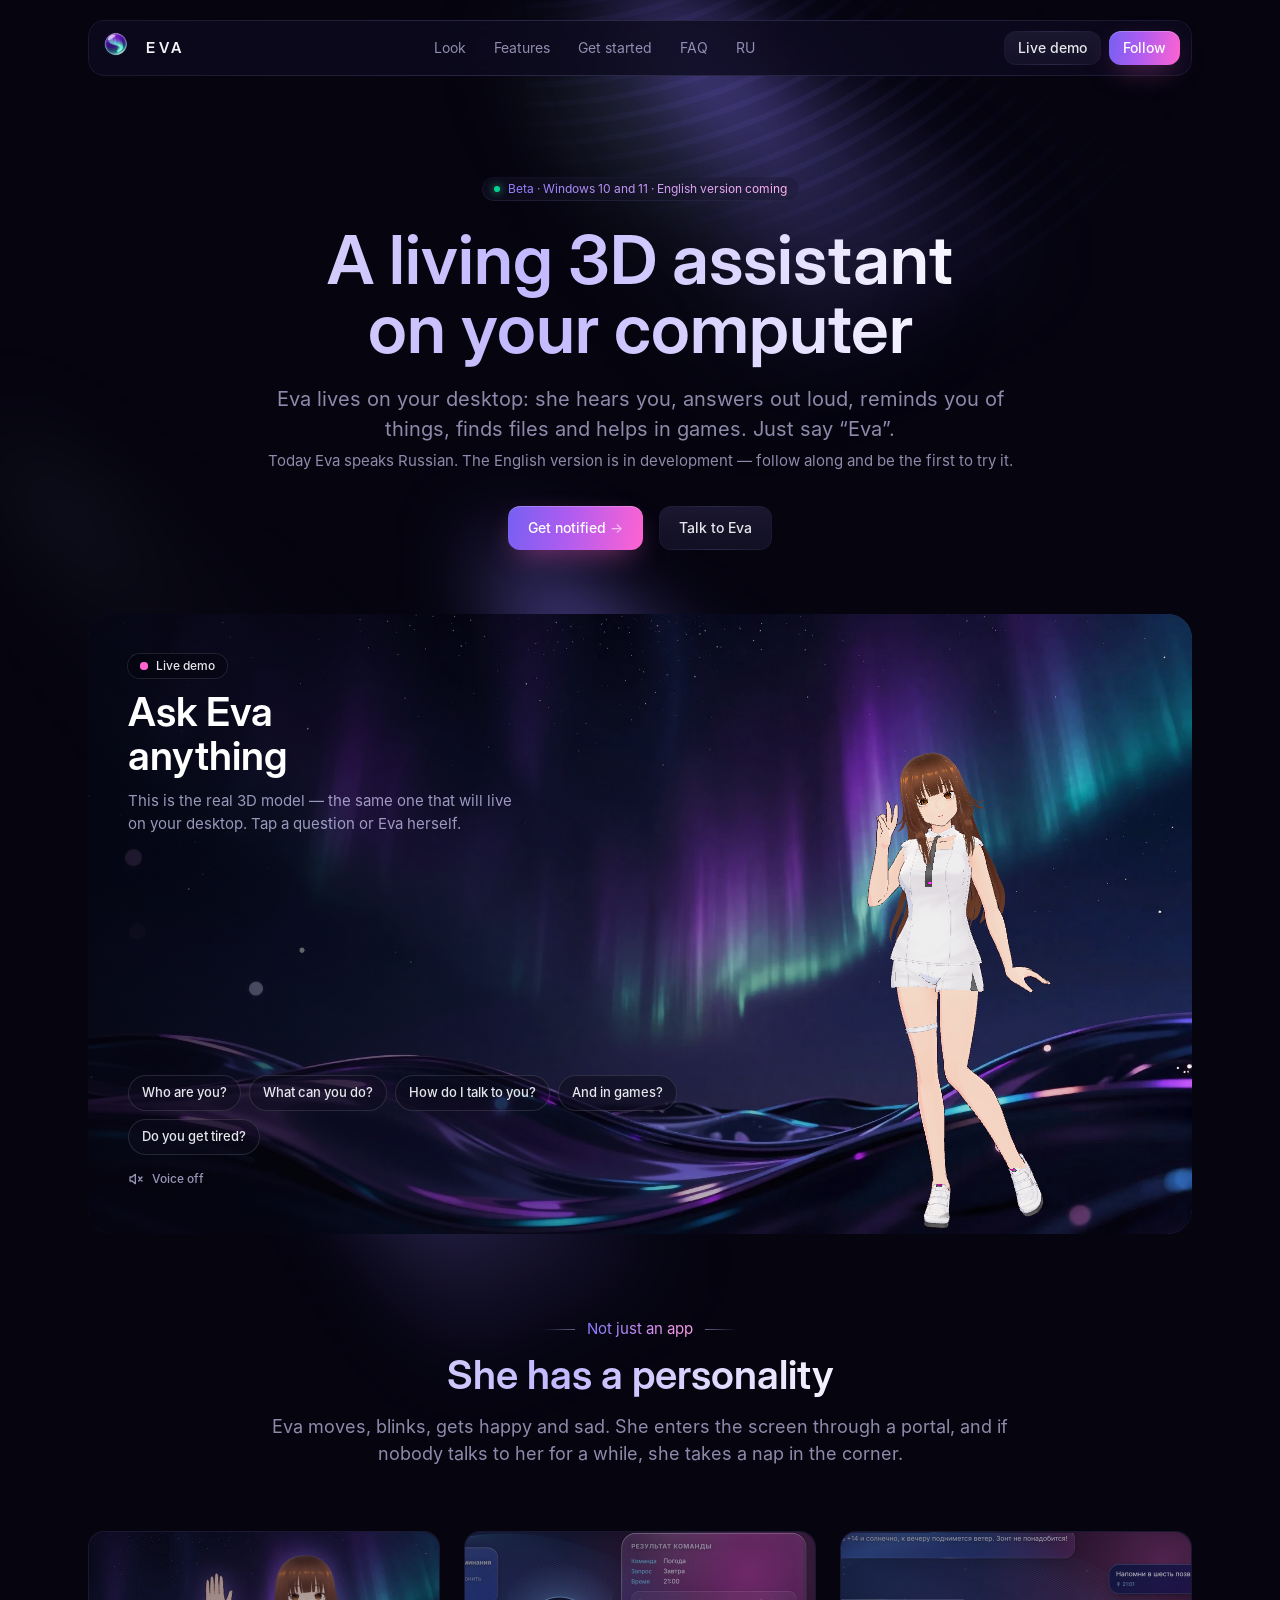
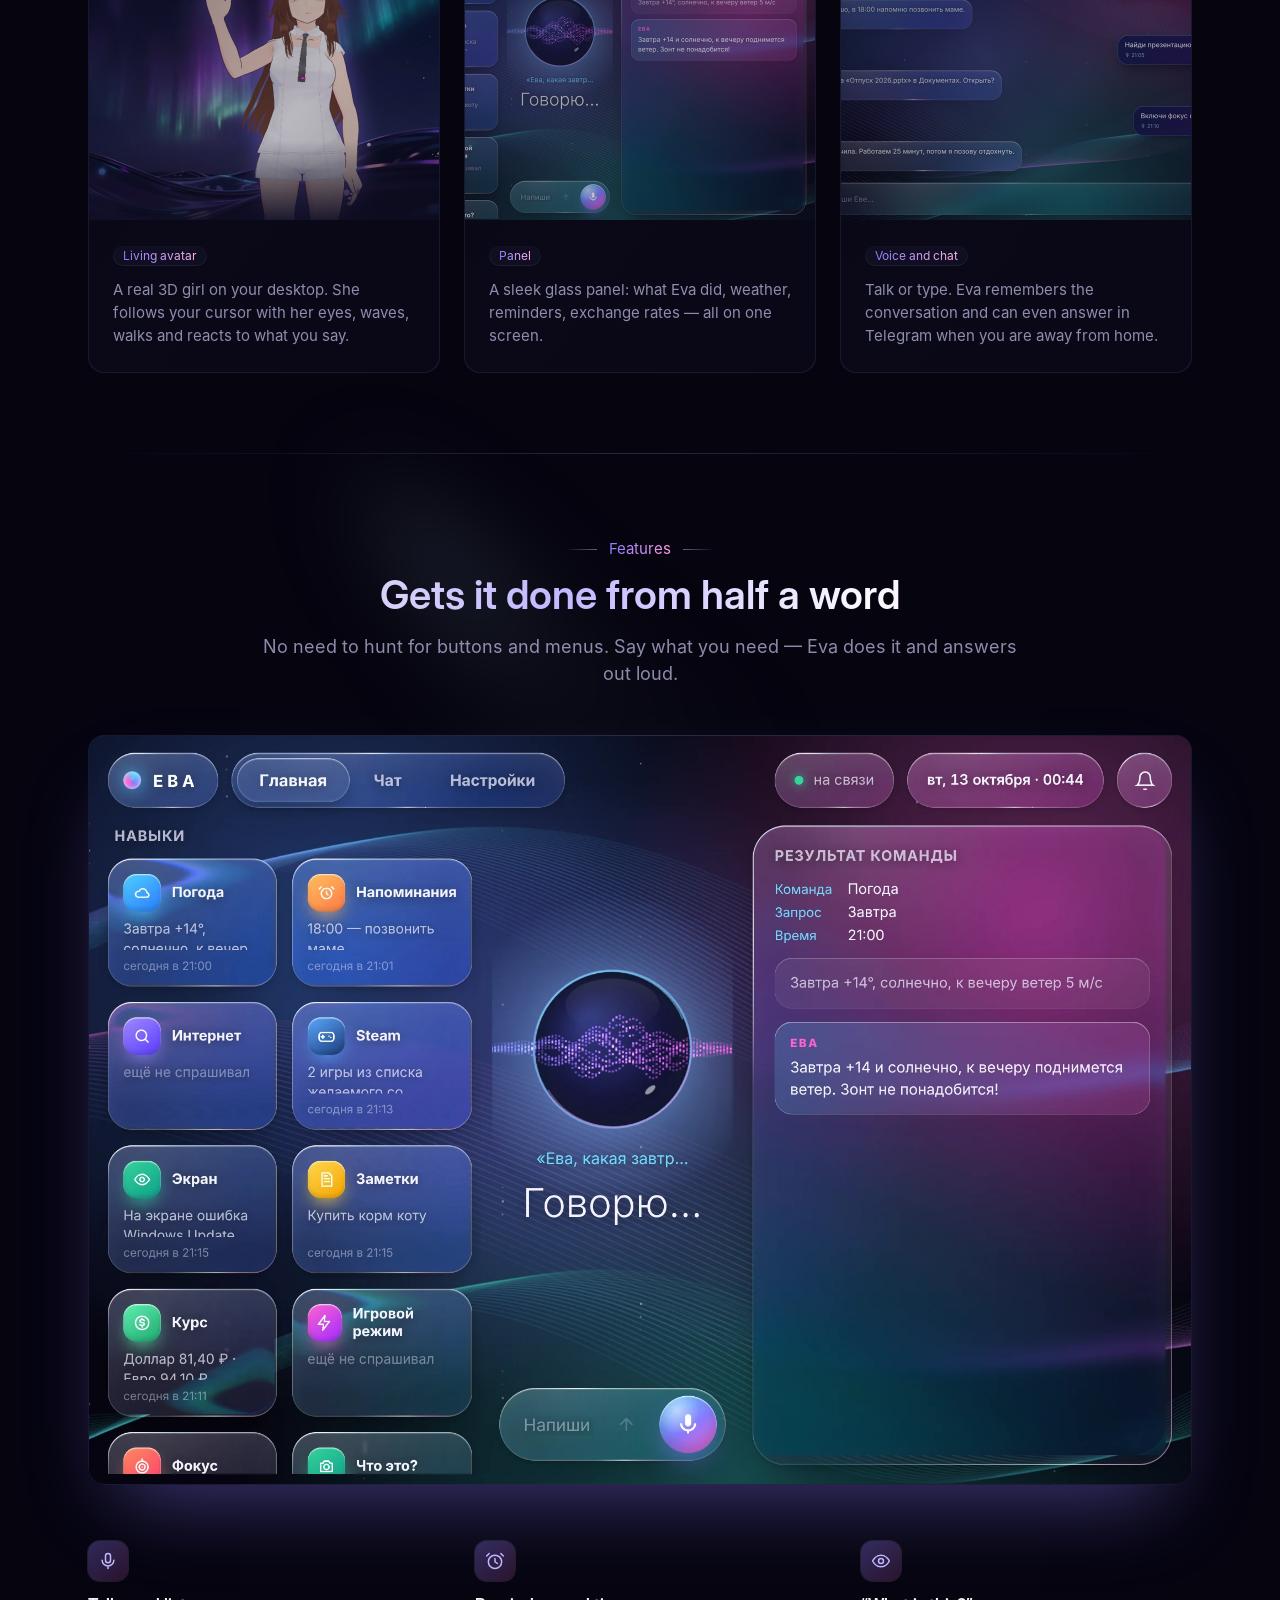
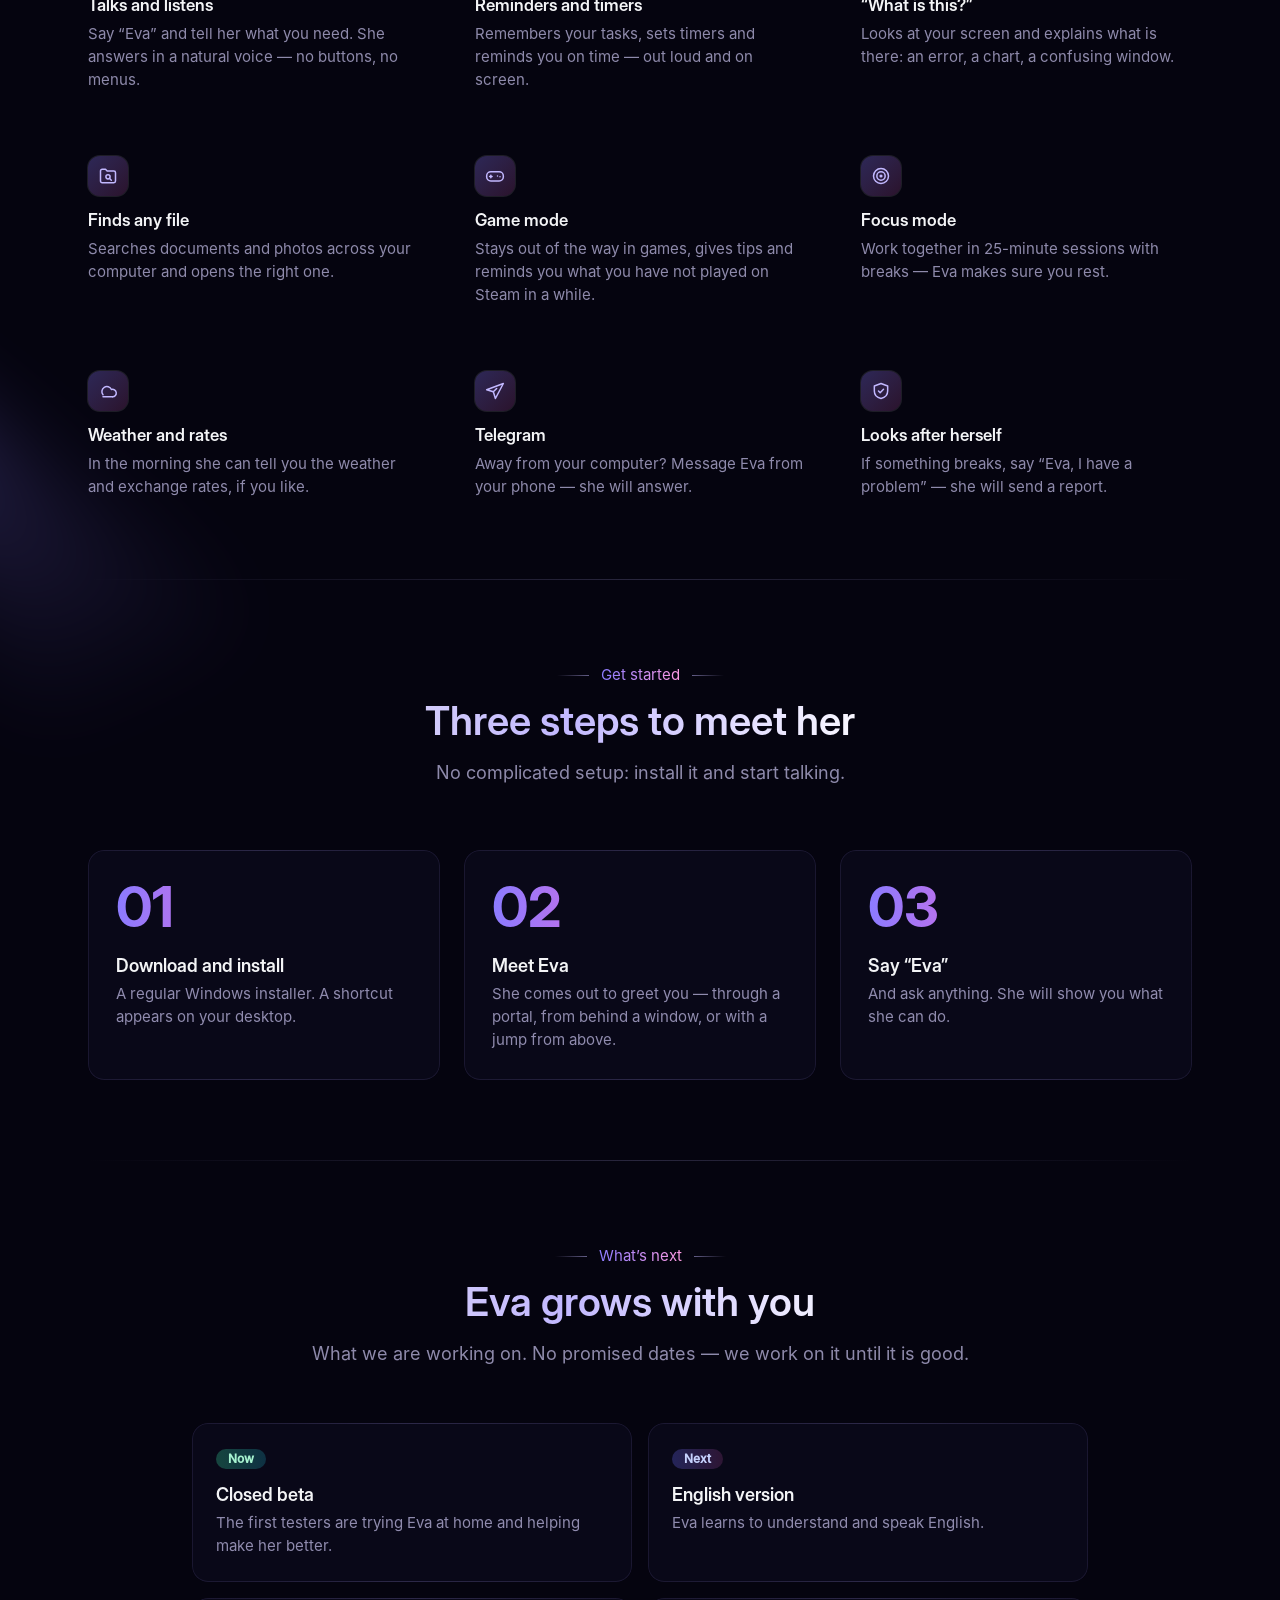
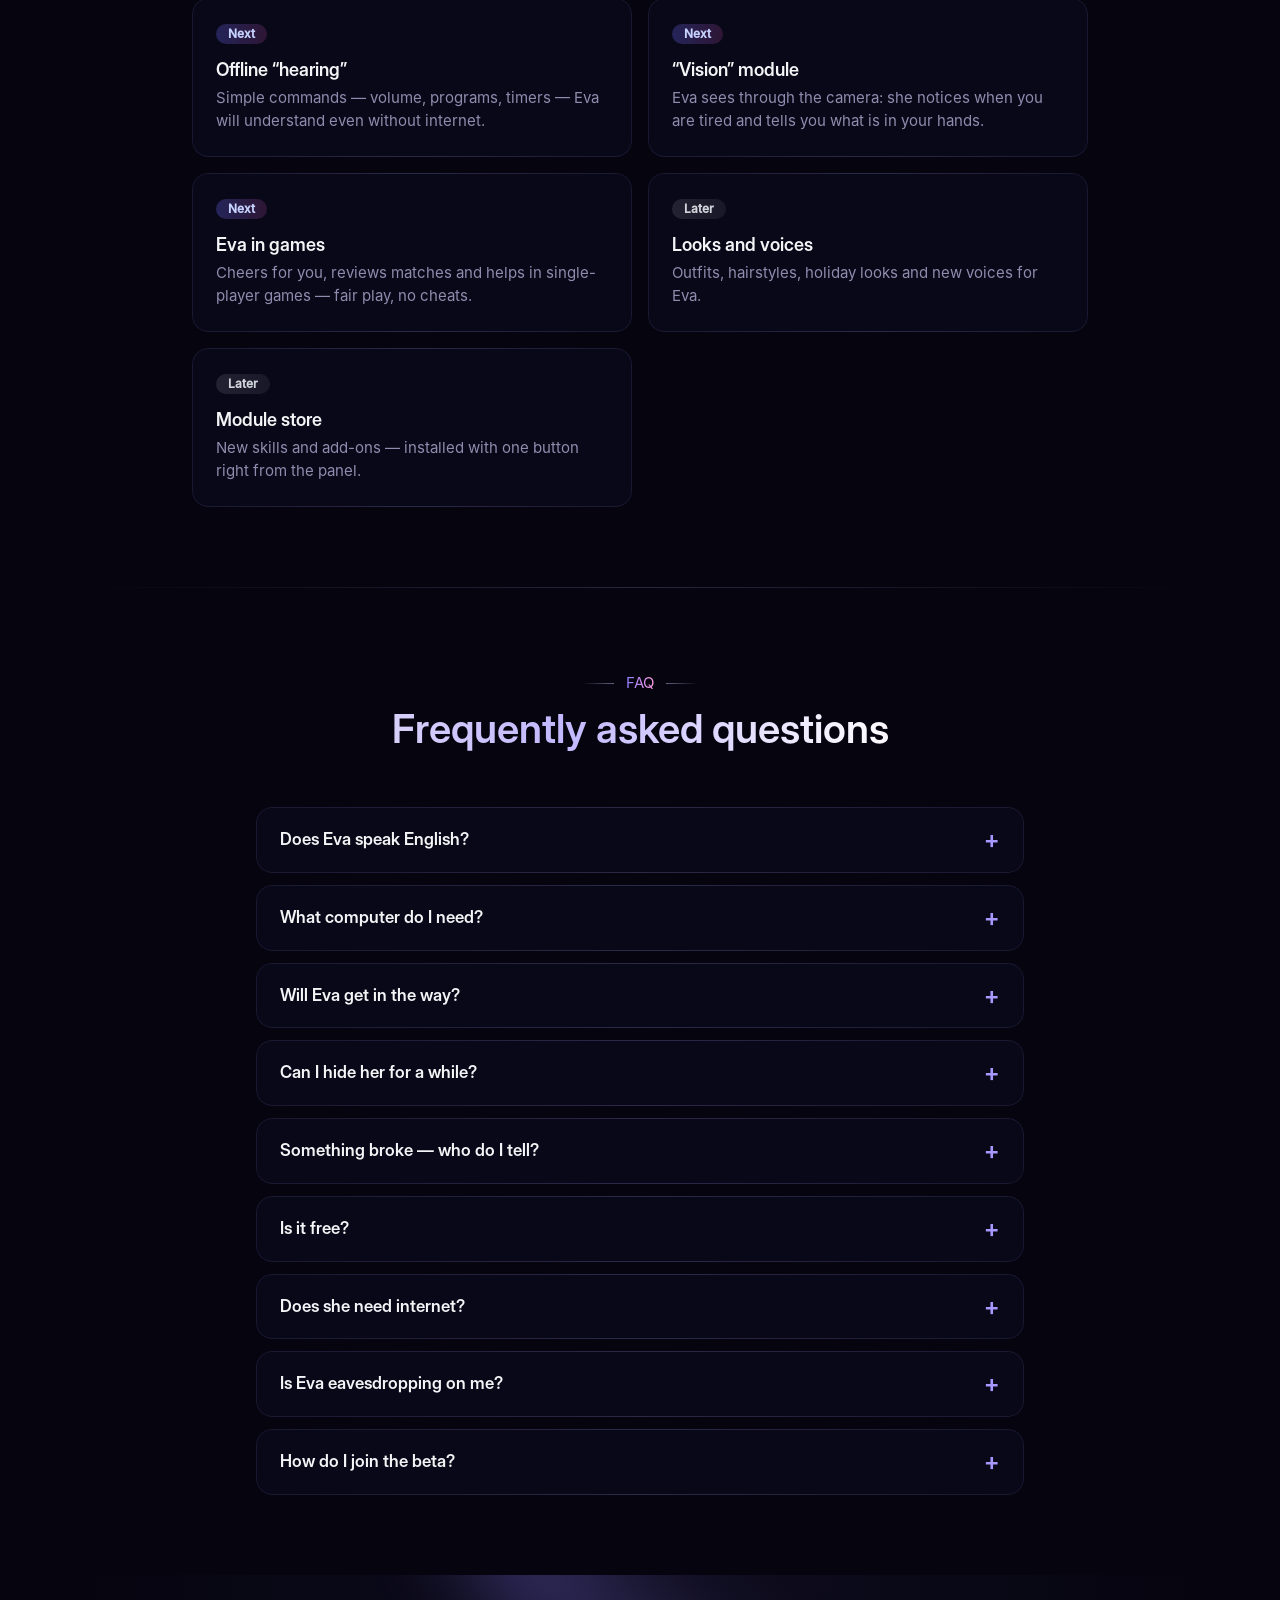
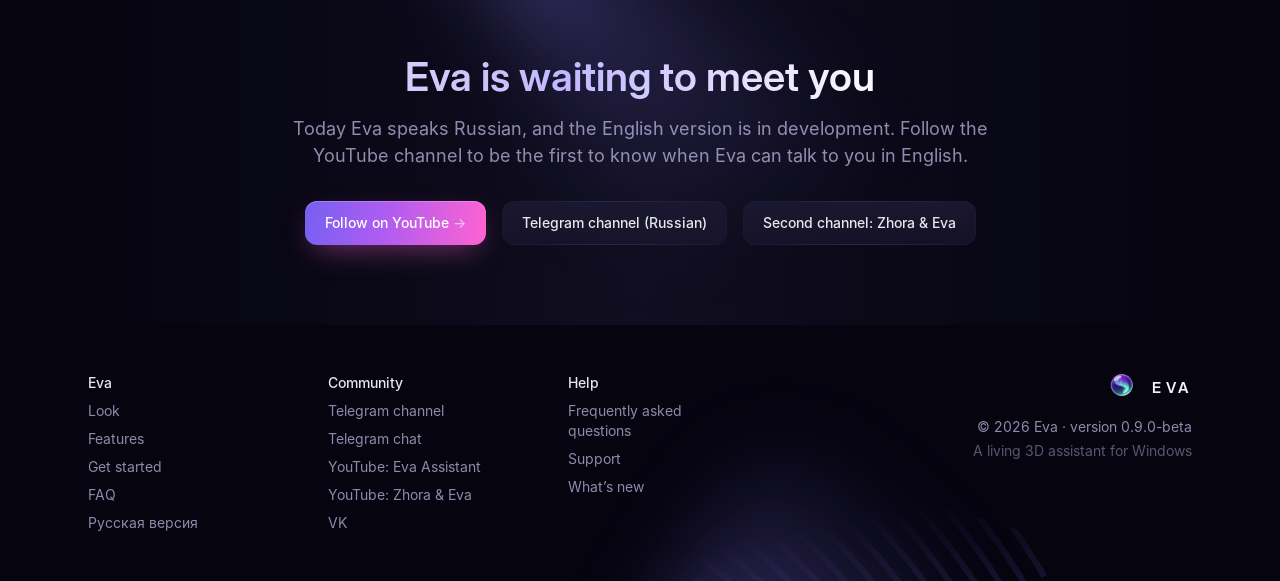
==== commit 9b4700ec: "Add files via upload" ====
--- a/en.html
+++ b/en.html
@@ -127,7 +127,7 @@
                     <button class="chip" data-say="games">And in games?</button>
                     <button class="chip" data-say="sleep">Do you get tired?</button>
                   </div>
-                  <button id="sound" hidden class="mt-4 inline-flex items-center gap-2 text-xs font-medium text-indigo-200/70 transition hover:text-white">
+                  <button id="sound" class="mt-4 inline-flex items-center gap-2 text-xs font-medium text-indigo-200/70 transition hover:text-white">
                     <svg class="h-4 w-4" viewBox="0 0 24 24" fill="none" stroke="currentColor" stroke-width="2" stroke-linecap="round" stroke-linejoin="round"><path d="M11 5 6 9H3v6h3l5 4z"/><path class="wv" d="M15.5 8.5a5 5 0 0 1 0 7"/><path class="wv" d="M19 5a10 10 0 0 1 0 14"/><path class="mt" d="m16 9 5 6m0-6-5 6"/></svg>
                     <span id="soundLabel">Voice off</span>
                   </button>
@@ -338,7 +338,7 @@
   </footer>
 </div>
 
-<script src="voice/map.js"></script>
+<script src="voice/map_en.js"></script>
 <script>
 // ===================== возможности =====================
 const FEATURES = [
@@ -426,7 +426,7 @@
   hello: { t: 'Hi! I am Eva. Ask me anything — I am here.', e: 'joy' },
   who:   { t: 'I am Eva — a living assistant who lives on your desktop. You can simply talk to me.', e: 'joy' },
   can:   { t: 'I remind you of things, set timers, tell the weather, find files and open programs. I can also look at your screen and explain what is there.', e: 'joy' },
-  talk:  { t: 'Just say “Eva” and ask what you need. Away from home? Message me in Telegram from your phone. (For now I speak Russian — English is coming.)', e: 'neutral' },
+  talk:  { t: 'Just say “Eva” and ask what you need. Away from home? Message me in Telegram from your phone. My English version is coming soon!', e: 'neutral' },
   games: { t: 'I stay out of the way in games. But I can give tips and remind you what you have not played on Steam in a while.', e: 'joy' },
   sleep: { t: 'If nobody talks to me for a while, I take a nap in the corner of the screen. Call me and I wake up.', e: 'sorrow' },
   poke:  [{ t: 'Oh! That tickles.', g: 'laugh', e: 'surprised' }, { t: 'I am here! Ask me something.', g: 'wave', e: 'joy' },
@@ -529,7 +529,7 @@
 }
 addEventListener('resize', placeBubble);
 document.querySelectorAll('[data-say]').forEach((b) => b.addEventListener('click', () => {
-  // EN: recorded voice is Russian only, so the demo shows text
+  if (!soundOn) { soundOn = true; paintSound(); }            // first question turns the voice on
   document.querySelectorAll('.chip').forEach((c) => c.classList.toggle('on', c === b));
   say(LINES[b.dataset.say]);
 }));
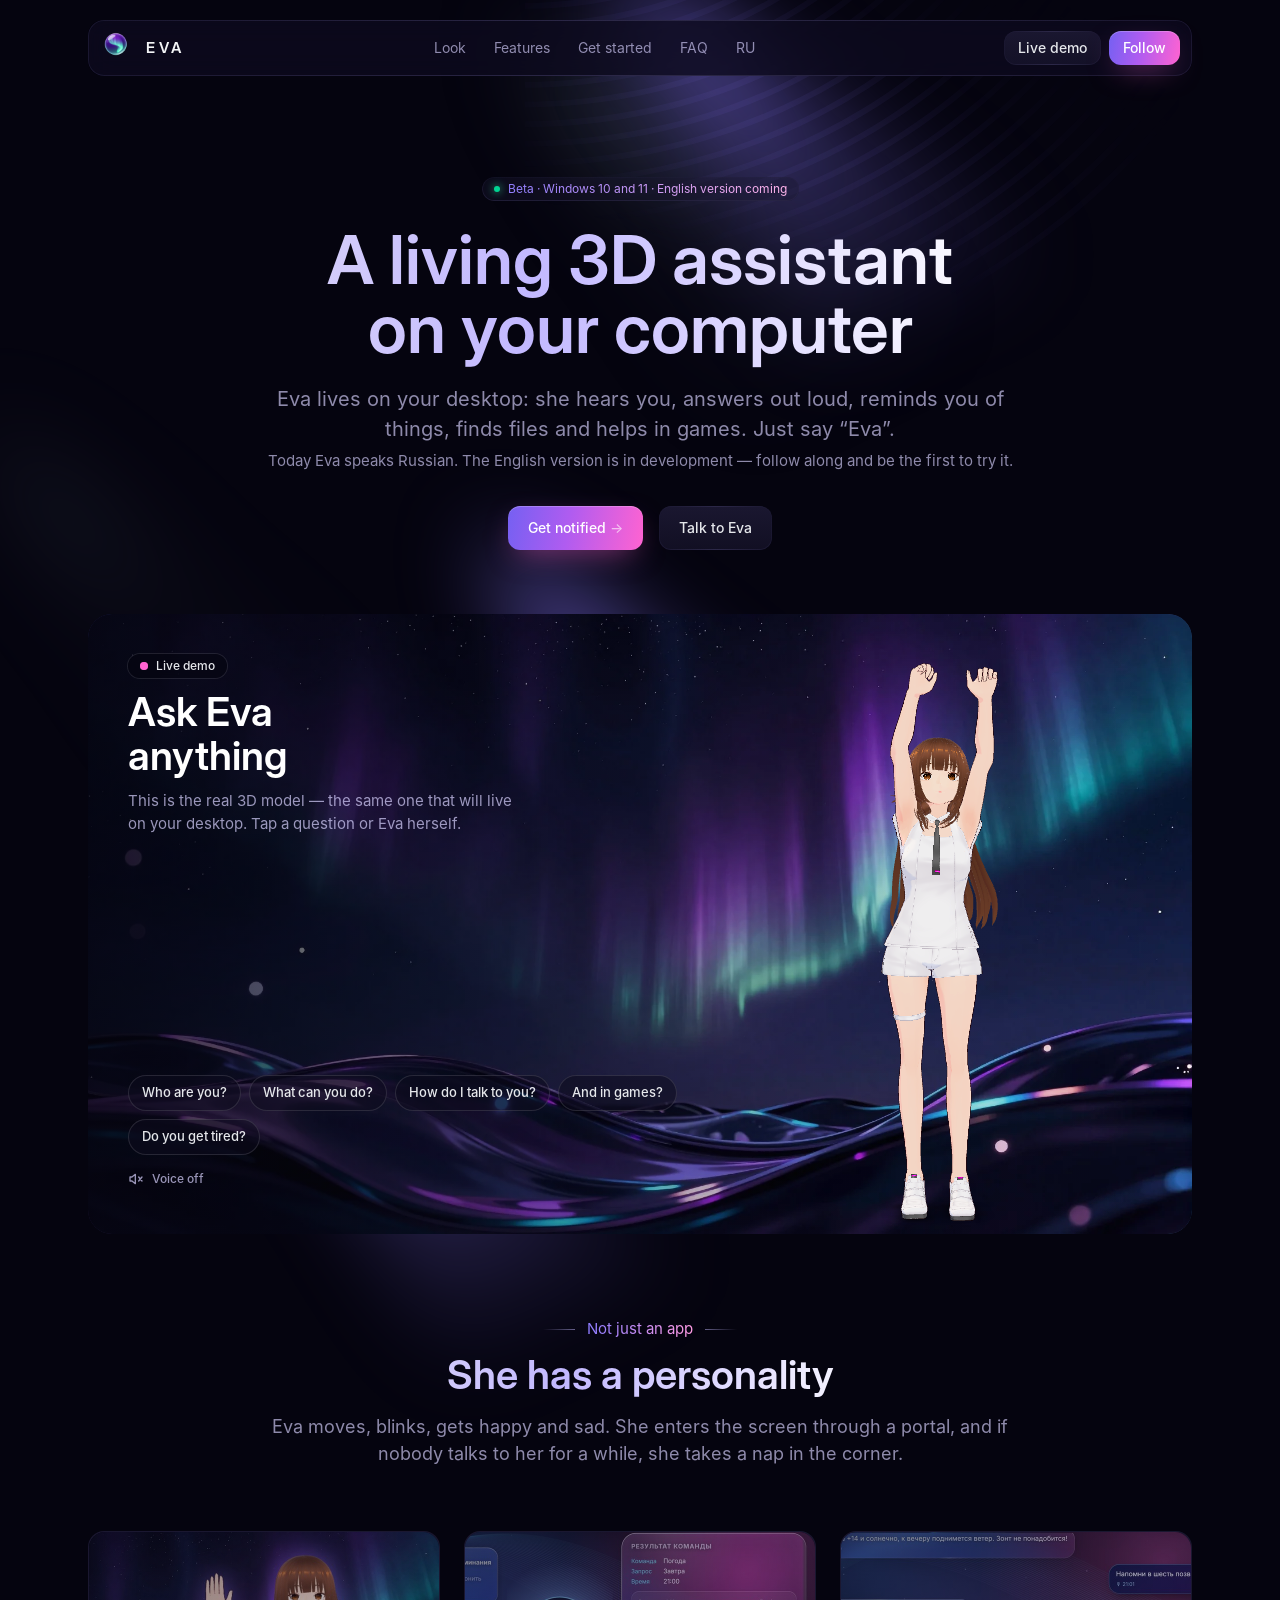
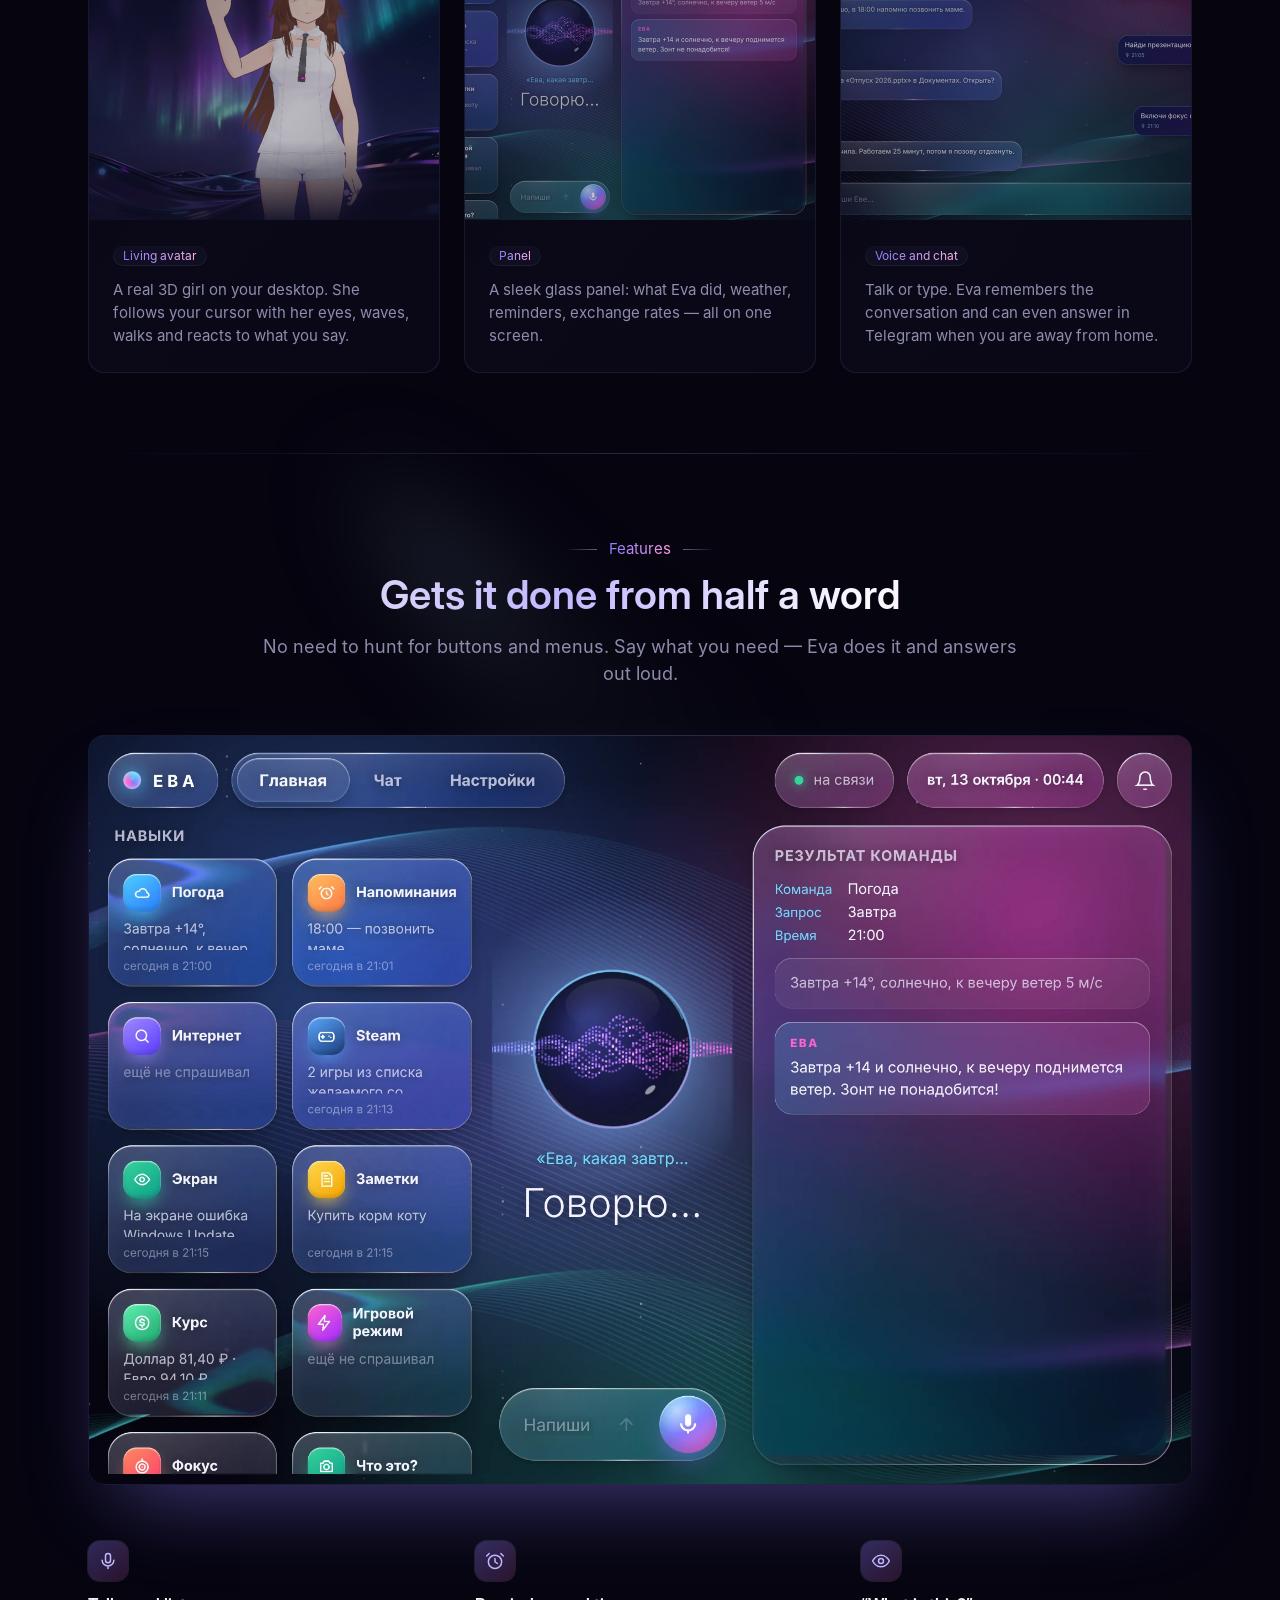
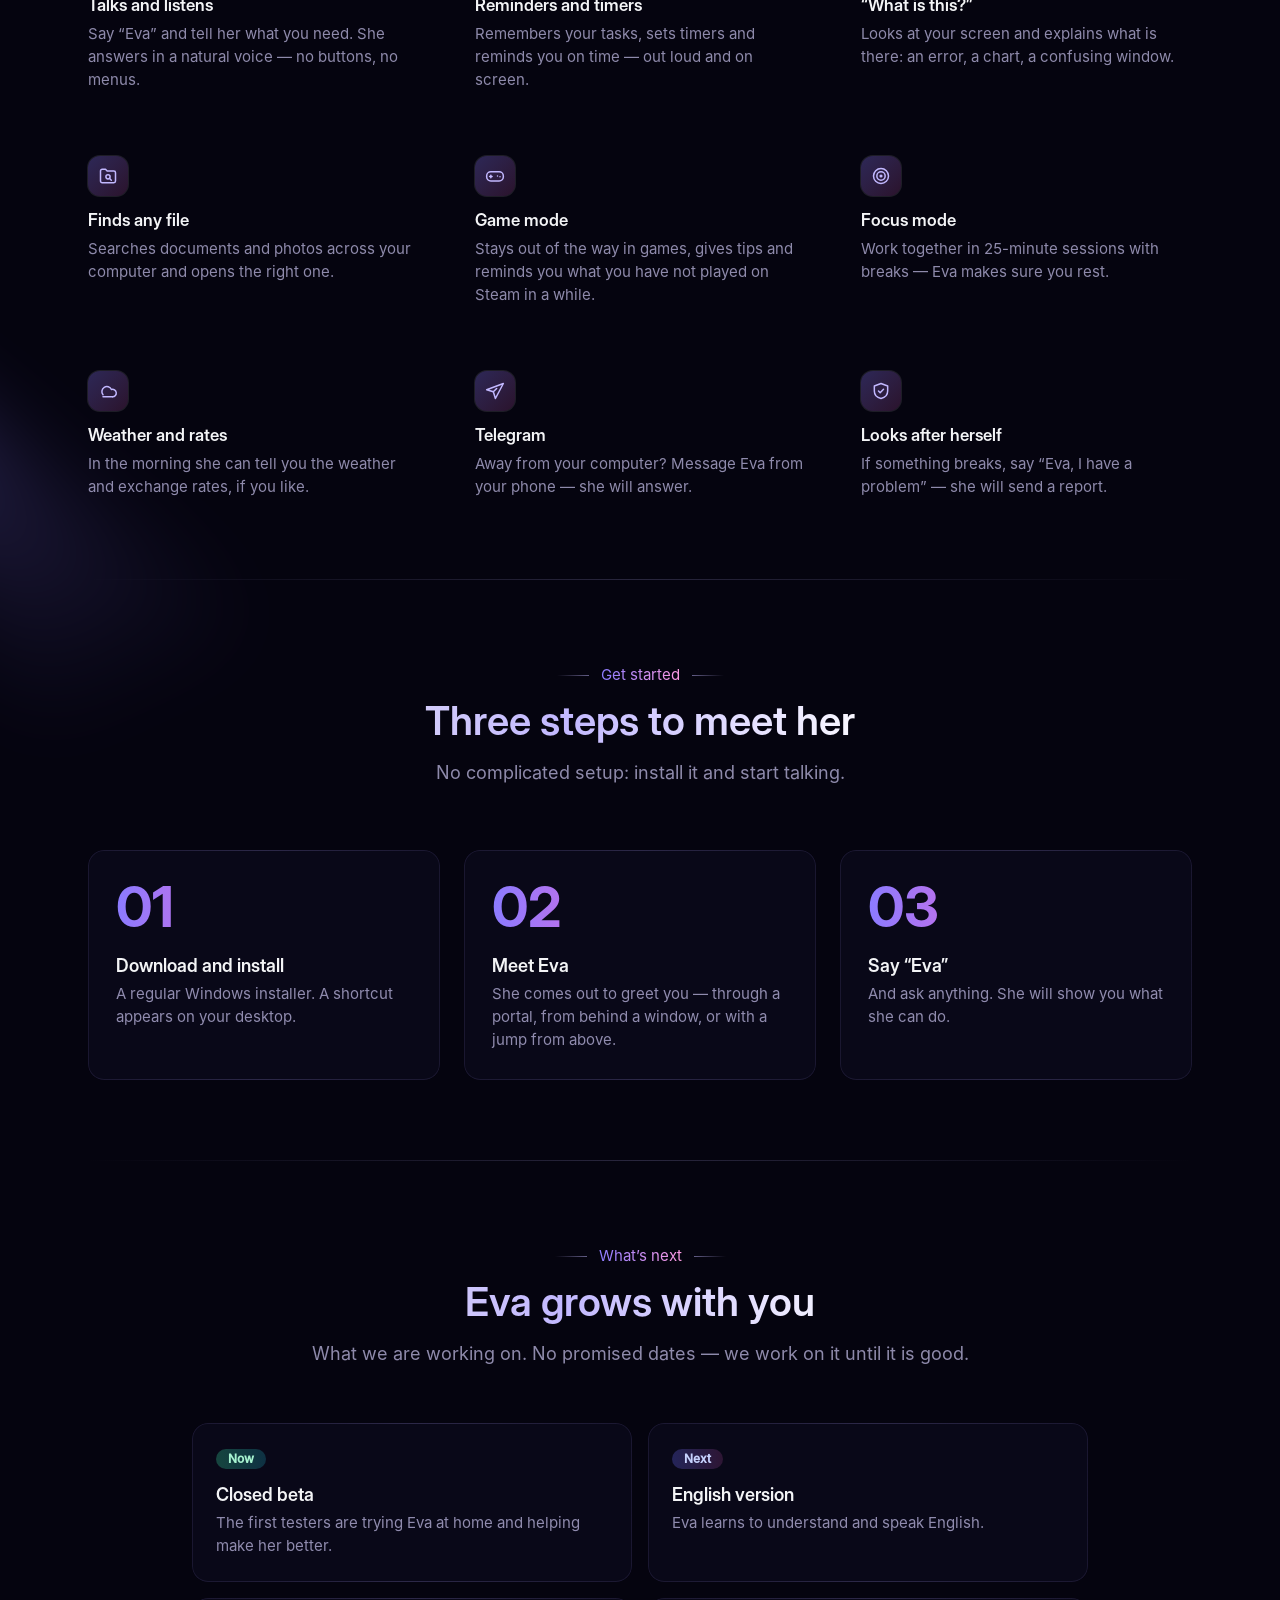
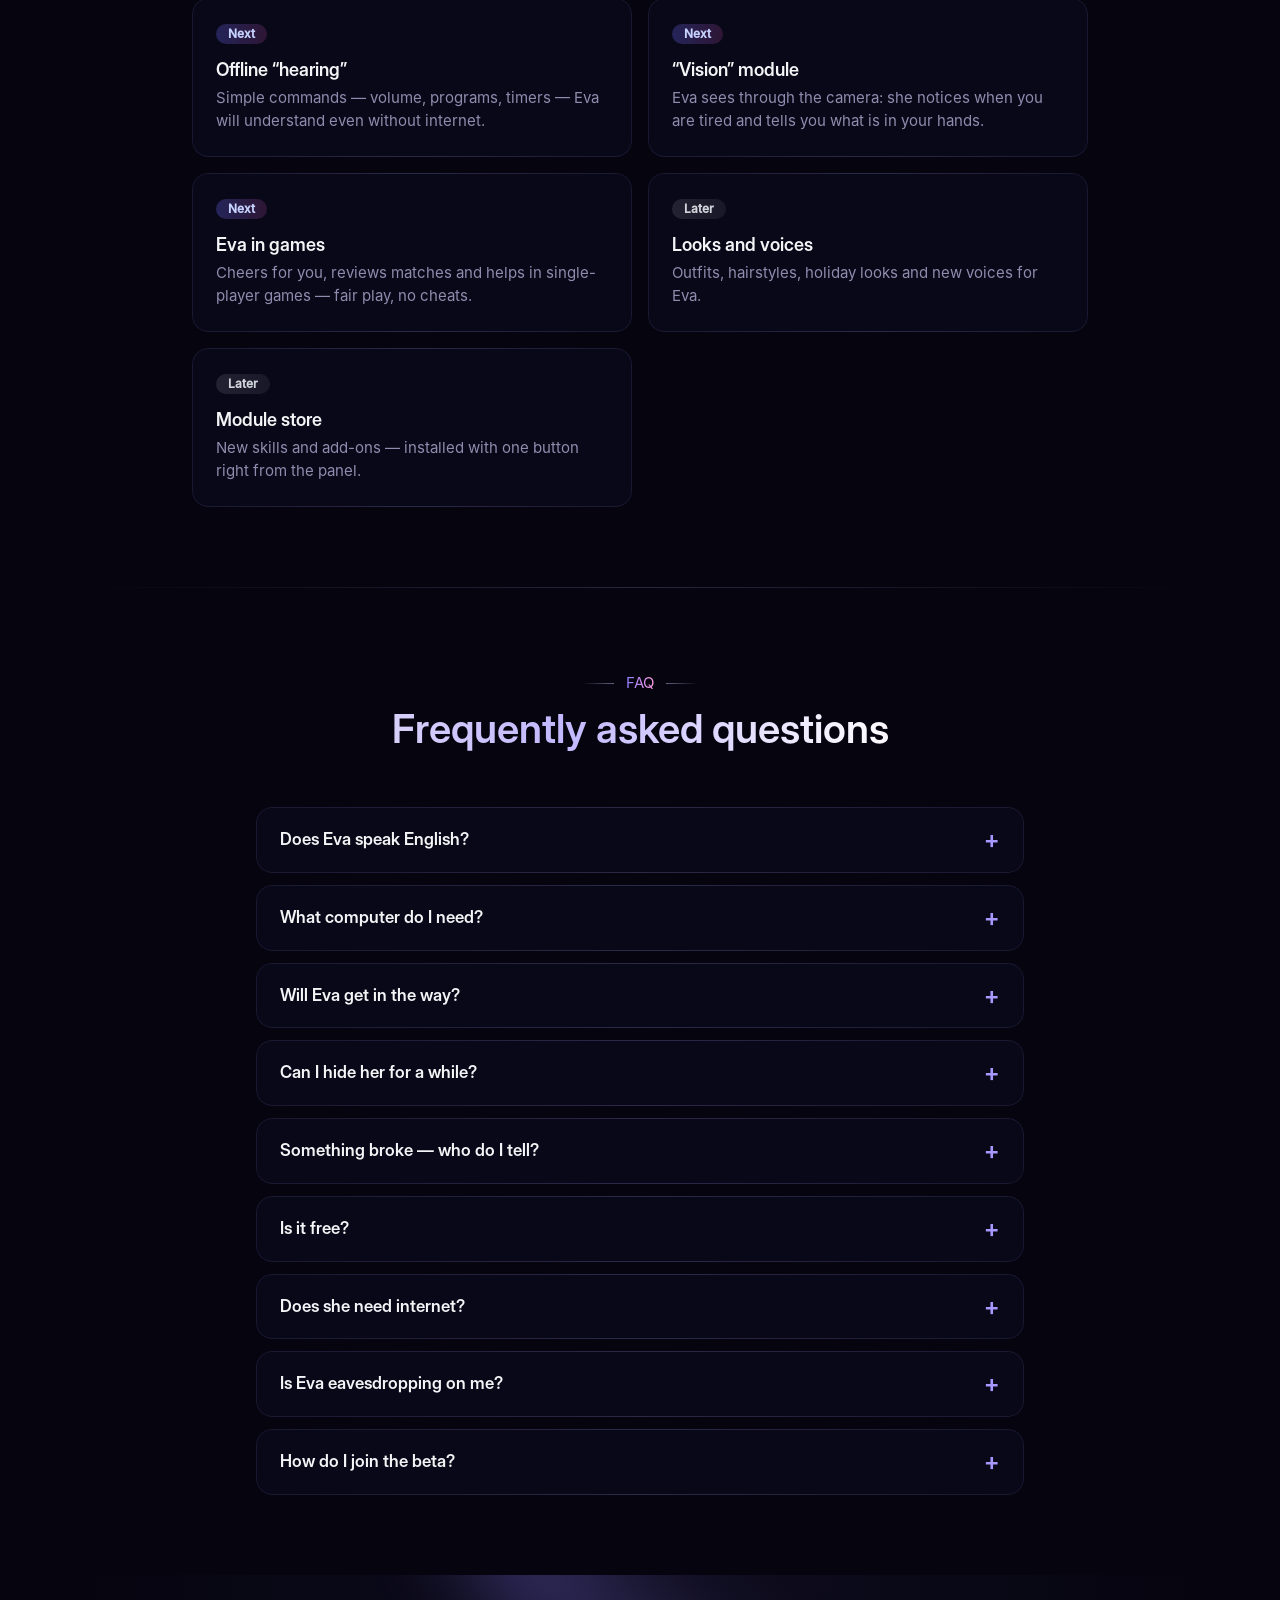
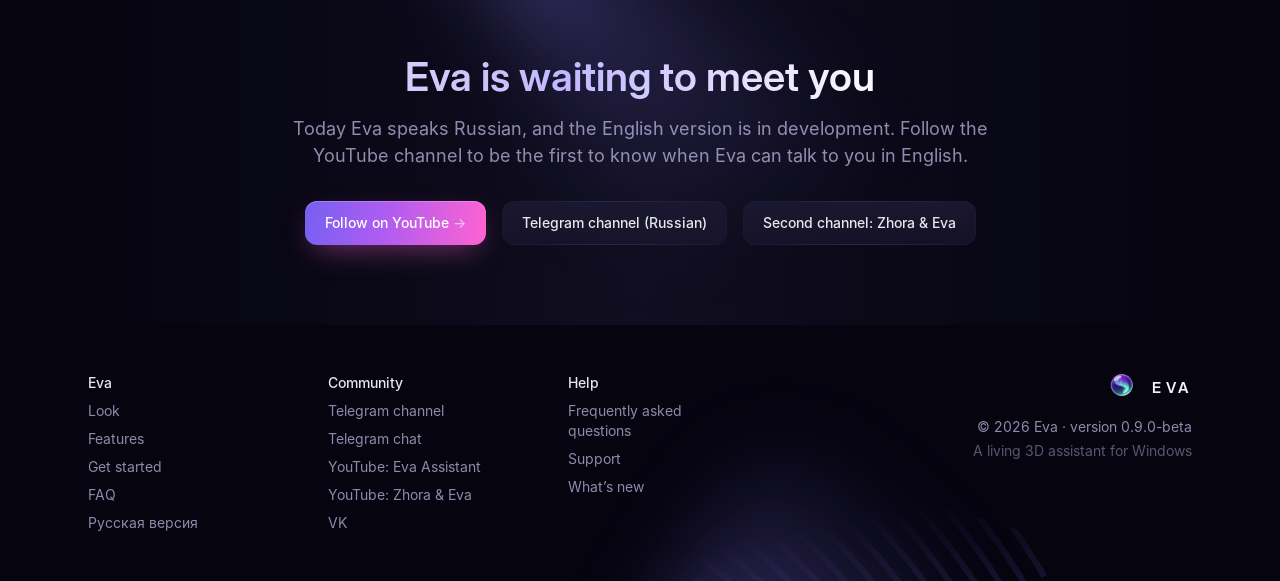
==== commit 404dc0fd: "Add files via upload" ====
--- a/en.html
+++ b/en.html
@@ -32,6 +32,8 @@
 </script>
 <noscript><div><img src="https://mc.yandex.ru/watch/113707804" style="position:absolute; left:-9999px;" alt="" /></div></noscript>
 <!-- /Yandex.Metrika counter -->
+<link rel="stylesheet" href="css/theme.css">
+<script src="js/theme.js"></script>
 </head>
 <body class="bg-gray-950 font-inter text-base text-gray-200 antialiased">
 <div class="relative flex min-h-screen flex-col overflow-hidden supports-[overflow:clip]:overflow-clip">
@@ -158,7 +160,7 @@
           <div class="spot-group mx-auto grid max-w-sm items-start gap-6 lg:max-w-none lg:grid-cols-3" id="spot">
             <div class="spot" data-aos>
               <div class="spot-inner">
-                <img class="inline-flex w-full" loading="lazy" src="img/card_eva.jpg" width="350" height="288" alt="3D Eva">
+                <img class="inline-flex w-full" loading="lazy" src="img/card_eva.jpg" data-light="img/card_eva_light.jpg" width="350" height="288" alt="3D Eva">
                 <div class="relative z-10 p-6">
                   <div class="mb-3"><span class="tag"><span>Living avatar</span></span></div>
                   <p class="text-indigo-200/65">A real 3D girl on your desktop. She follows your cursor with her eyes, waves, walks and reacts to what you say.</p>
@@ -167,7 +169,7 @@
             </div>
             <div class="spot" data-aos data-delay="120">
               <div class="spot-inner">
-                <img class="inline-flex w-full" loading="lazy" src="img/card_panel.jpg" width="350" height="288" alt="Eva panel">
+                <img class="inline-flex w-full" loading="lazy" src="img/card_panel.jpg" data-light="img/card_panel_light.jpg" width="350" height="288" alt="Eva panel">
                 <div class="relative z-10 p-6">
                   <div class="mb-3"><span class="tag"><span>Panel</span></span></div>
                   <p class="text-indigo-200/65">A sleek glass panel: what Eva did, weather, reminders, exchange rates — all on one screen.</p>
@@ -176,7 +178,7 @@
             </div>
             <div class="spot" data-aos data-delay="240">
               <div class="spot-inner">
-                <img class="inline-flex w-full" loading="lazy" src="img/card_chat.jpg" width="350" height="288" alt="Chat with Eva">
+                <img class="inline-flex w-full" loading="lazy" src="img/card_chat.jpg" data-light="img/card_chat_light.jpg" width="350" height="288" alt="Chat with Eva">
                 <div class="relative z-10 p-6">
                   <div class="mb-3"><span class="tag"><span>Voice and chat</span></span></div>
                   <p class="text-indigo-200/65">Talk or type. Eva remembers the conversation and can even answer in Telegram when you are away from home.</p>
@@ -205,7 +207,7 @@
           </div>
           <div data-aos class="flex justify-center pb-6 md:pb-14">
             <div class="gborder relative overflow-hidden rounded-2xl shadow-[0_40px_80px_-30px_rgba(139,123,255,.45)]">
-              <img class="w-full max-w-[1104px]" loading="lazy" src="img/panel_full.webp" width="1104" height="751" alt="Eva panel: skills, command result, living orb">
+              <img class="w-full max-w-[1104px]" loading="lazy" src="img/panel_full.webp" data-light="img/panel_full_light.webp" width="1104" height="751" alt="Eva panel: skills, command result, living orb">
             </div>
           </div>
           <div class="mx-auto grid max-w-sm gap-12 sm:max-w-none sm:grid-cols-2 md:gap-x-14 md:gap-y-16 lg:grid-cols-3" id="featGrid"></div>
@@ -390,7 +392,7 @@
   ['Something broke — who do I tell?', 'Tell Eva: “Eva, I have a problem.” She collects a description and sends it to the developer.'],
   ['Is it free?', 'During the beta — yes, completely. We will announce the price of the full version before release: one purchase — one computer, no subscription.'],
   ['Does she need internet?', 'Yes. To understand speech and think, Eva uses online services. Without a connection she can do very little for now.'],
-  ['Is Eva eavesdropping on me?', 'Eva listens to the microphone to hear her name. To understand a phrase, she sends it to an online speech recognition service. She does not store audio, and the conversation history stays only on your computer. Details — in the <a style="color:#a5b4fc;text-decoration:underline" href="privacy.html">privacy policy</a> (in Russian).'],
+  ['Is Eva eavesdropping on me?', 'Eva listens to the microphone to hear her name. To understand a phrase, she sends it to an online speech recognition service. She does not store audio, and the conversation history stays only on your computer. Details — in the <a style="color:#a5b4fc;text-decoration:underline" href="privacy_en.html">privacy policy</a>.'],
   ['How do I join the beta?', 'The current beta is in Russian, for testers in Russia. The English version will get its own beta — follow the YouTube channel to hear about it first.'],
 ];
 document.getElementById('faqList').innerHTML = FAQ.map(([q, a]) => `
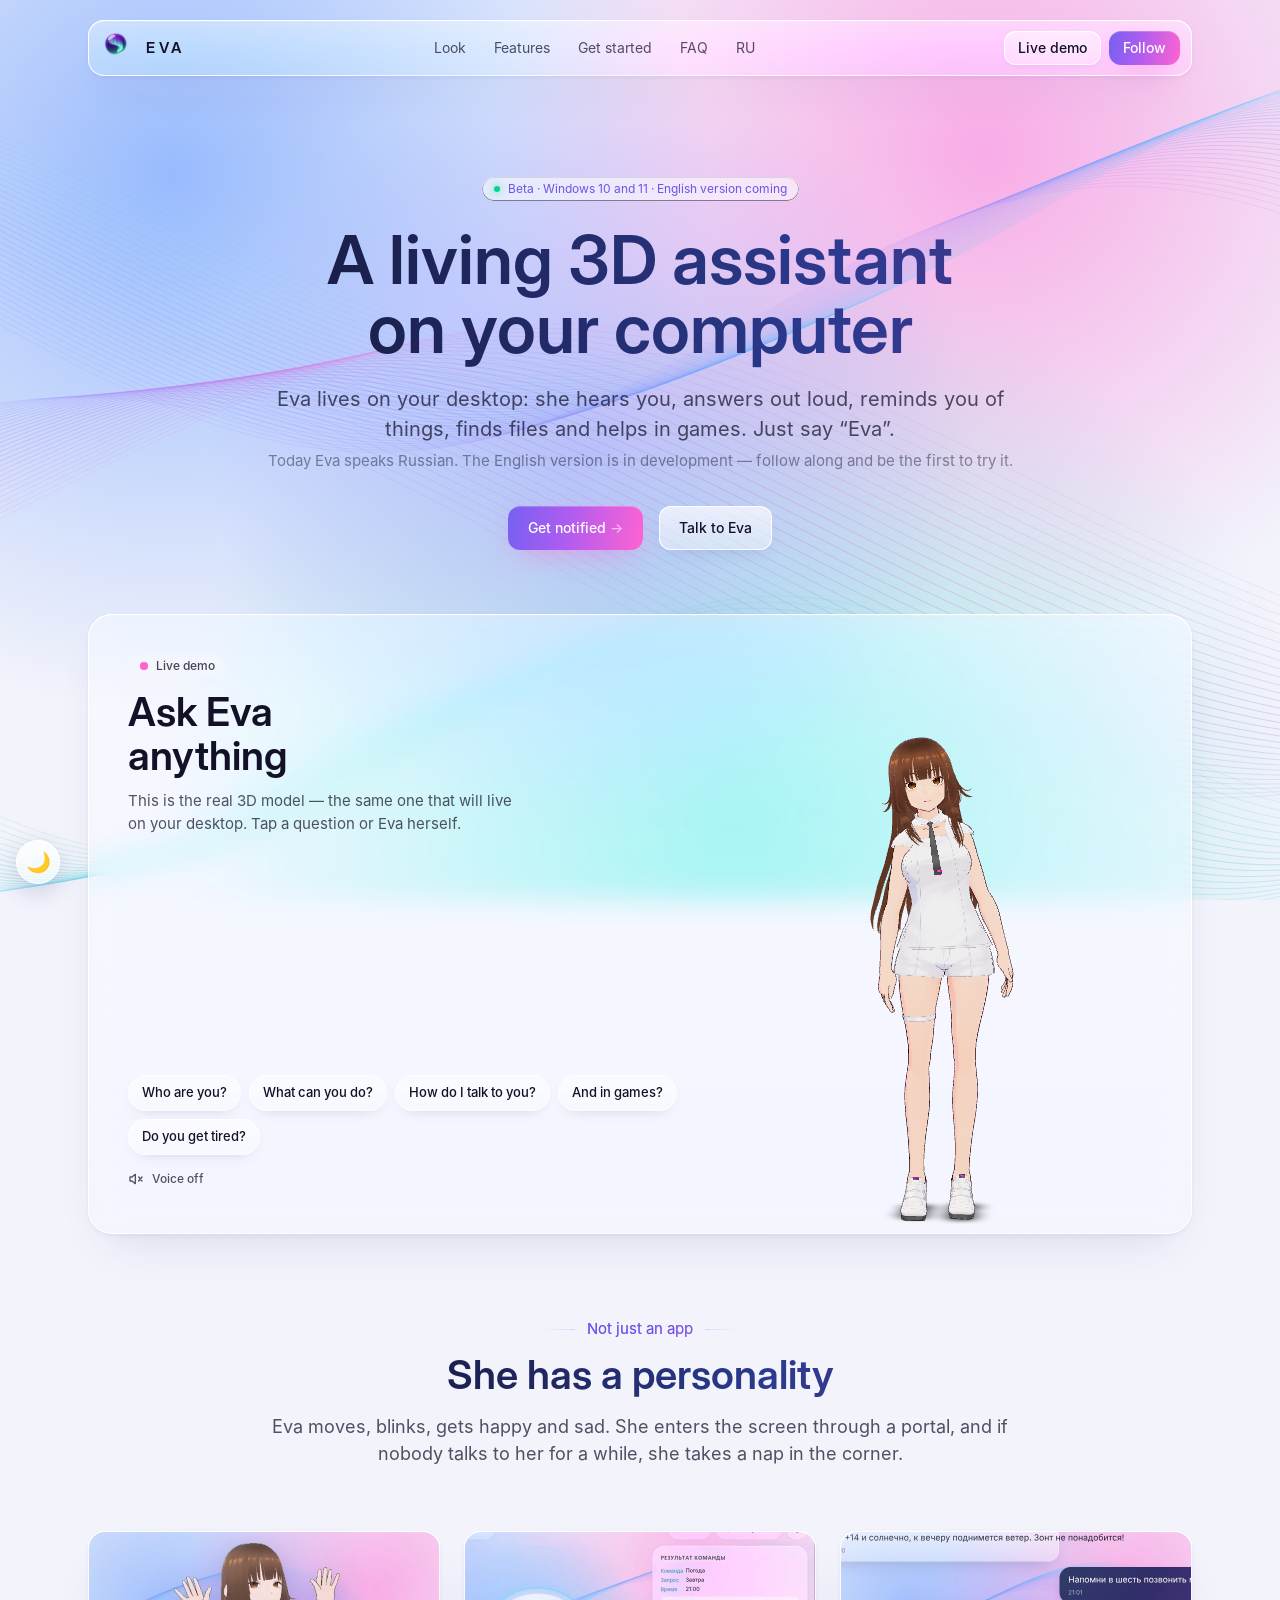
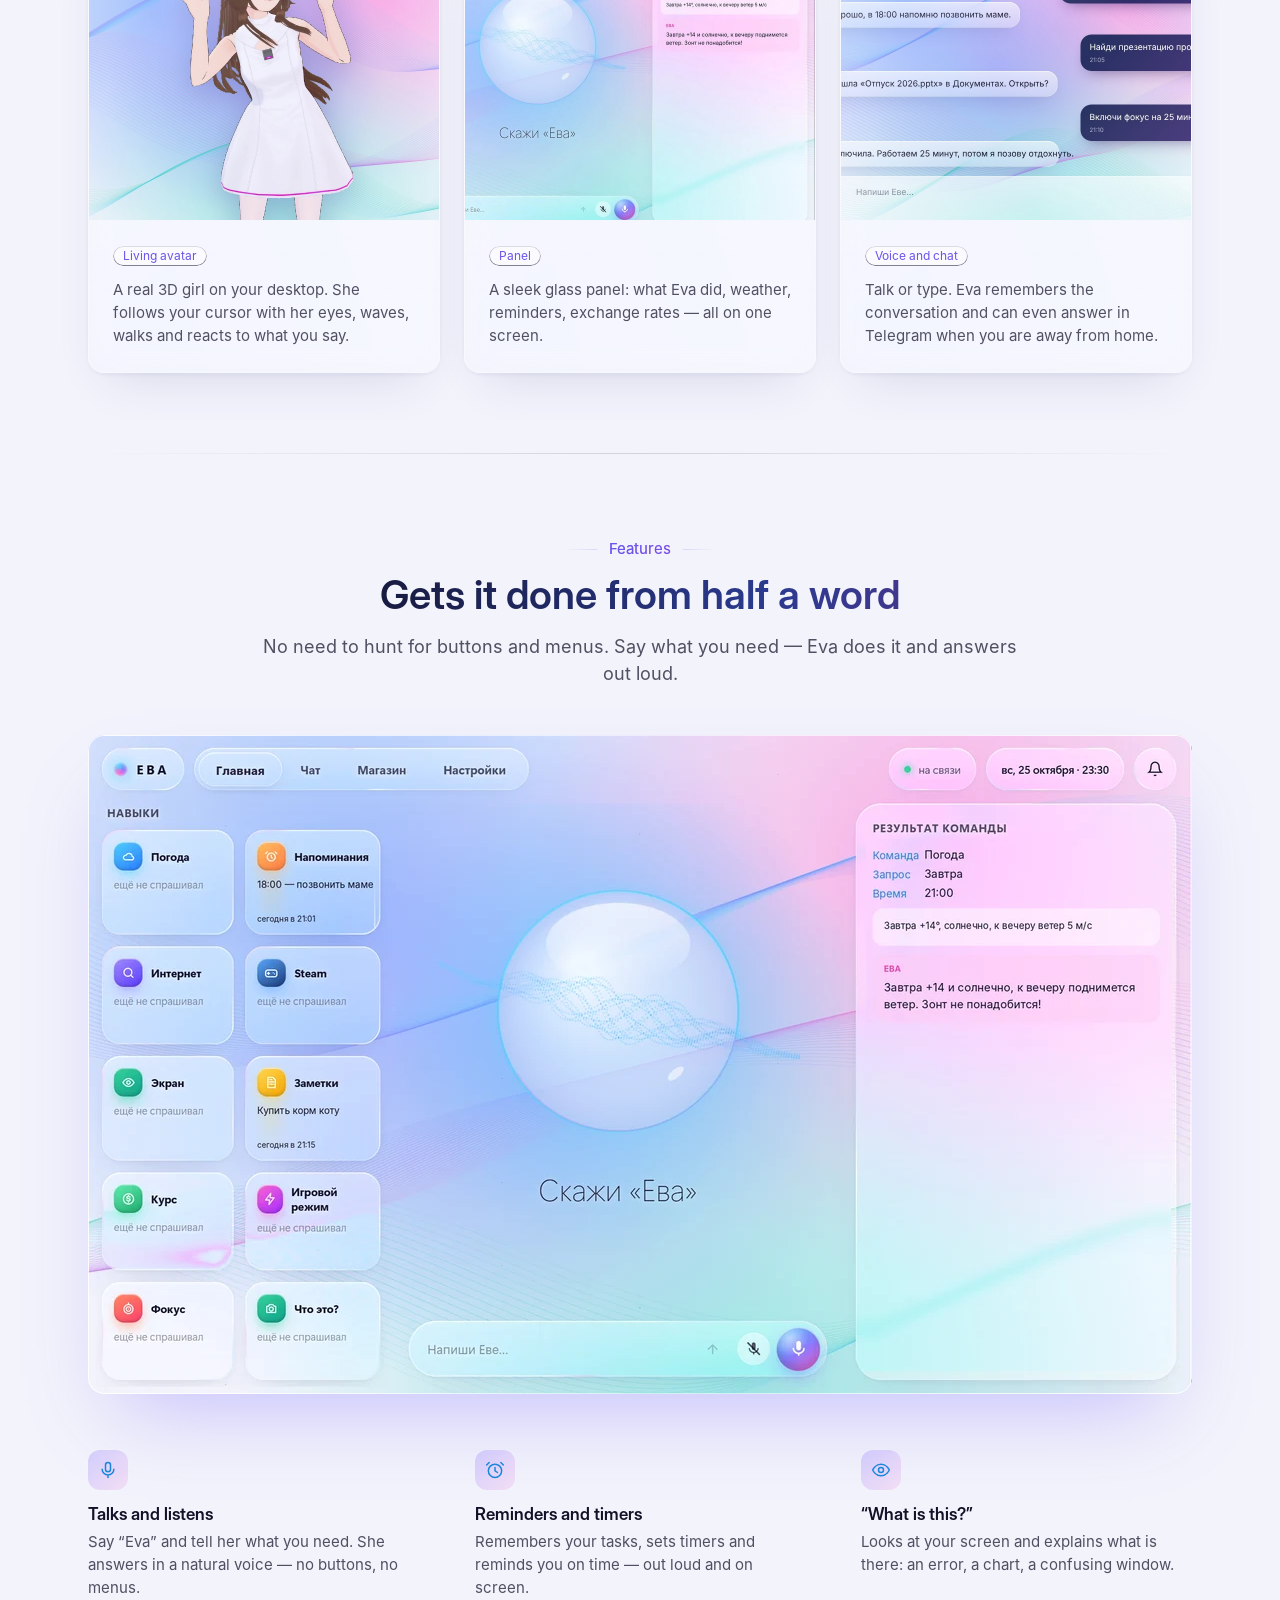
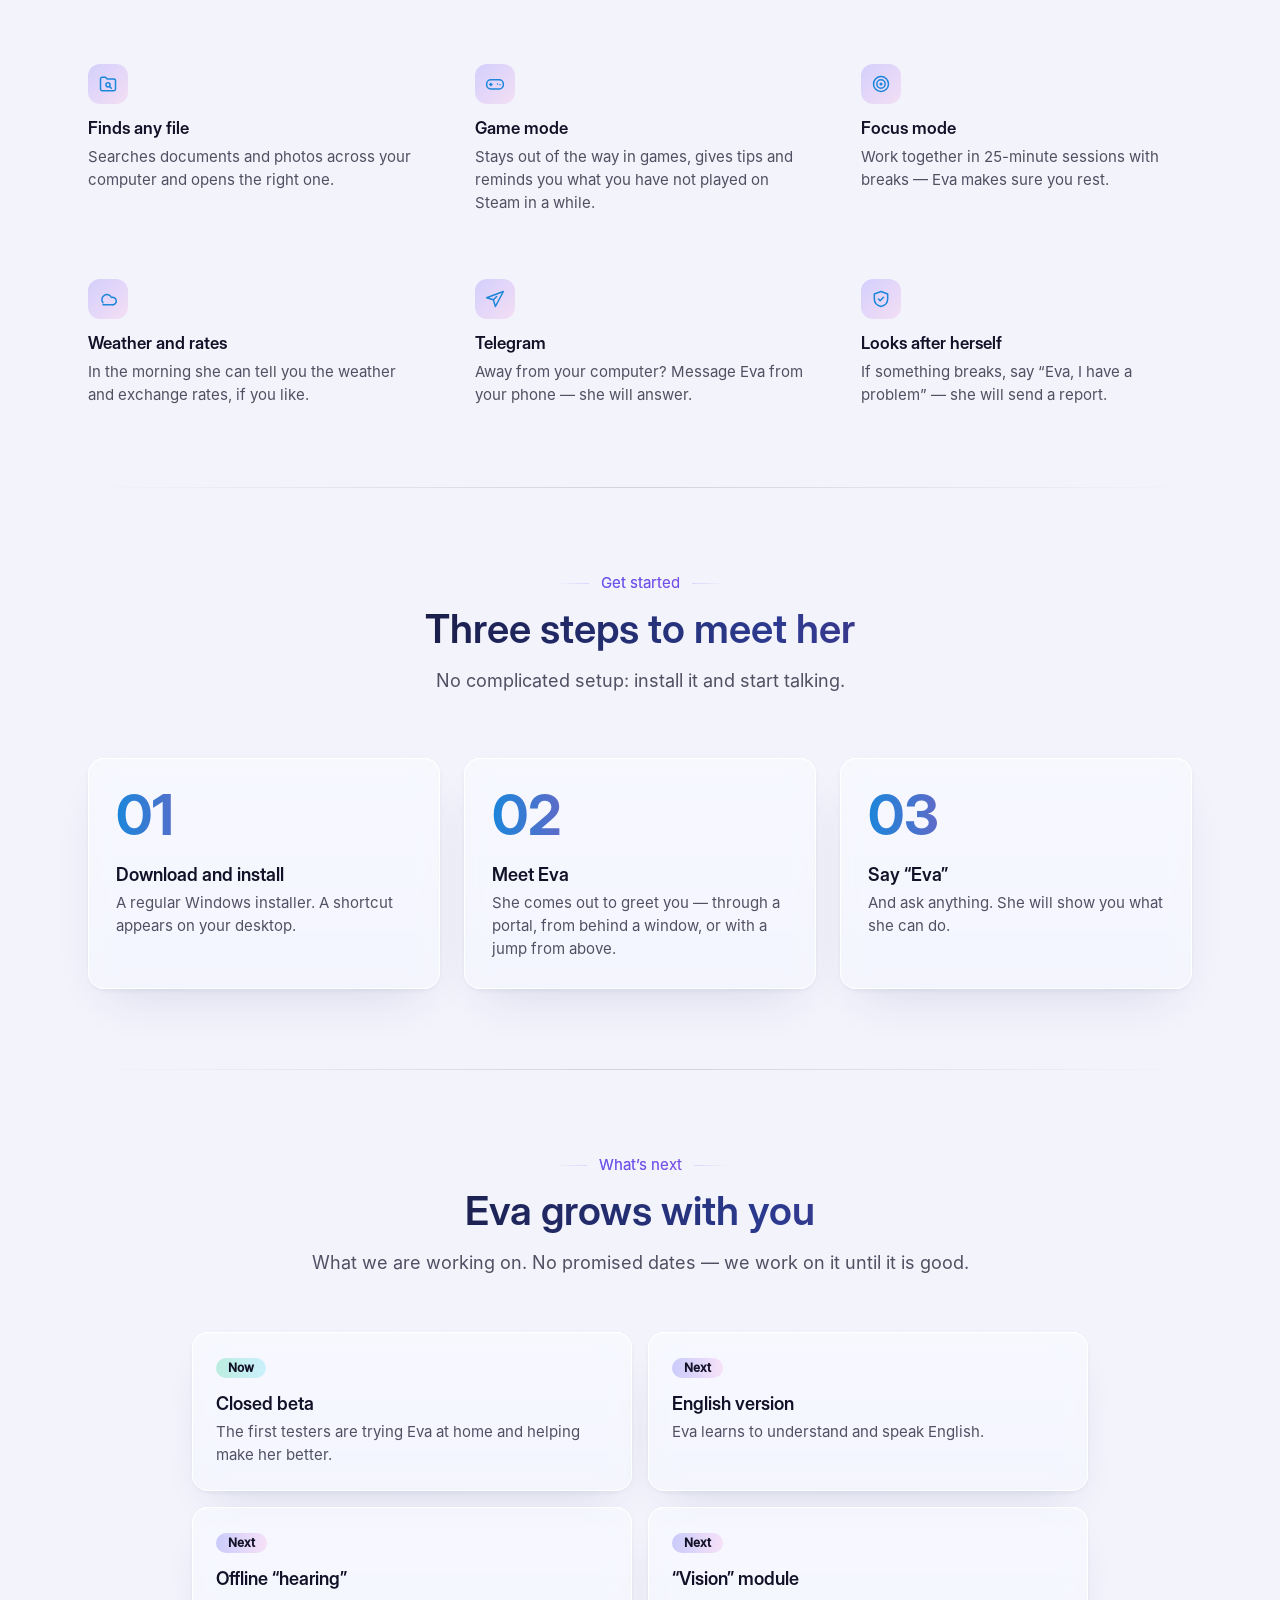
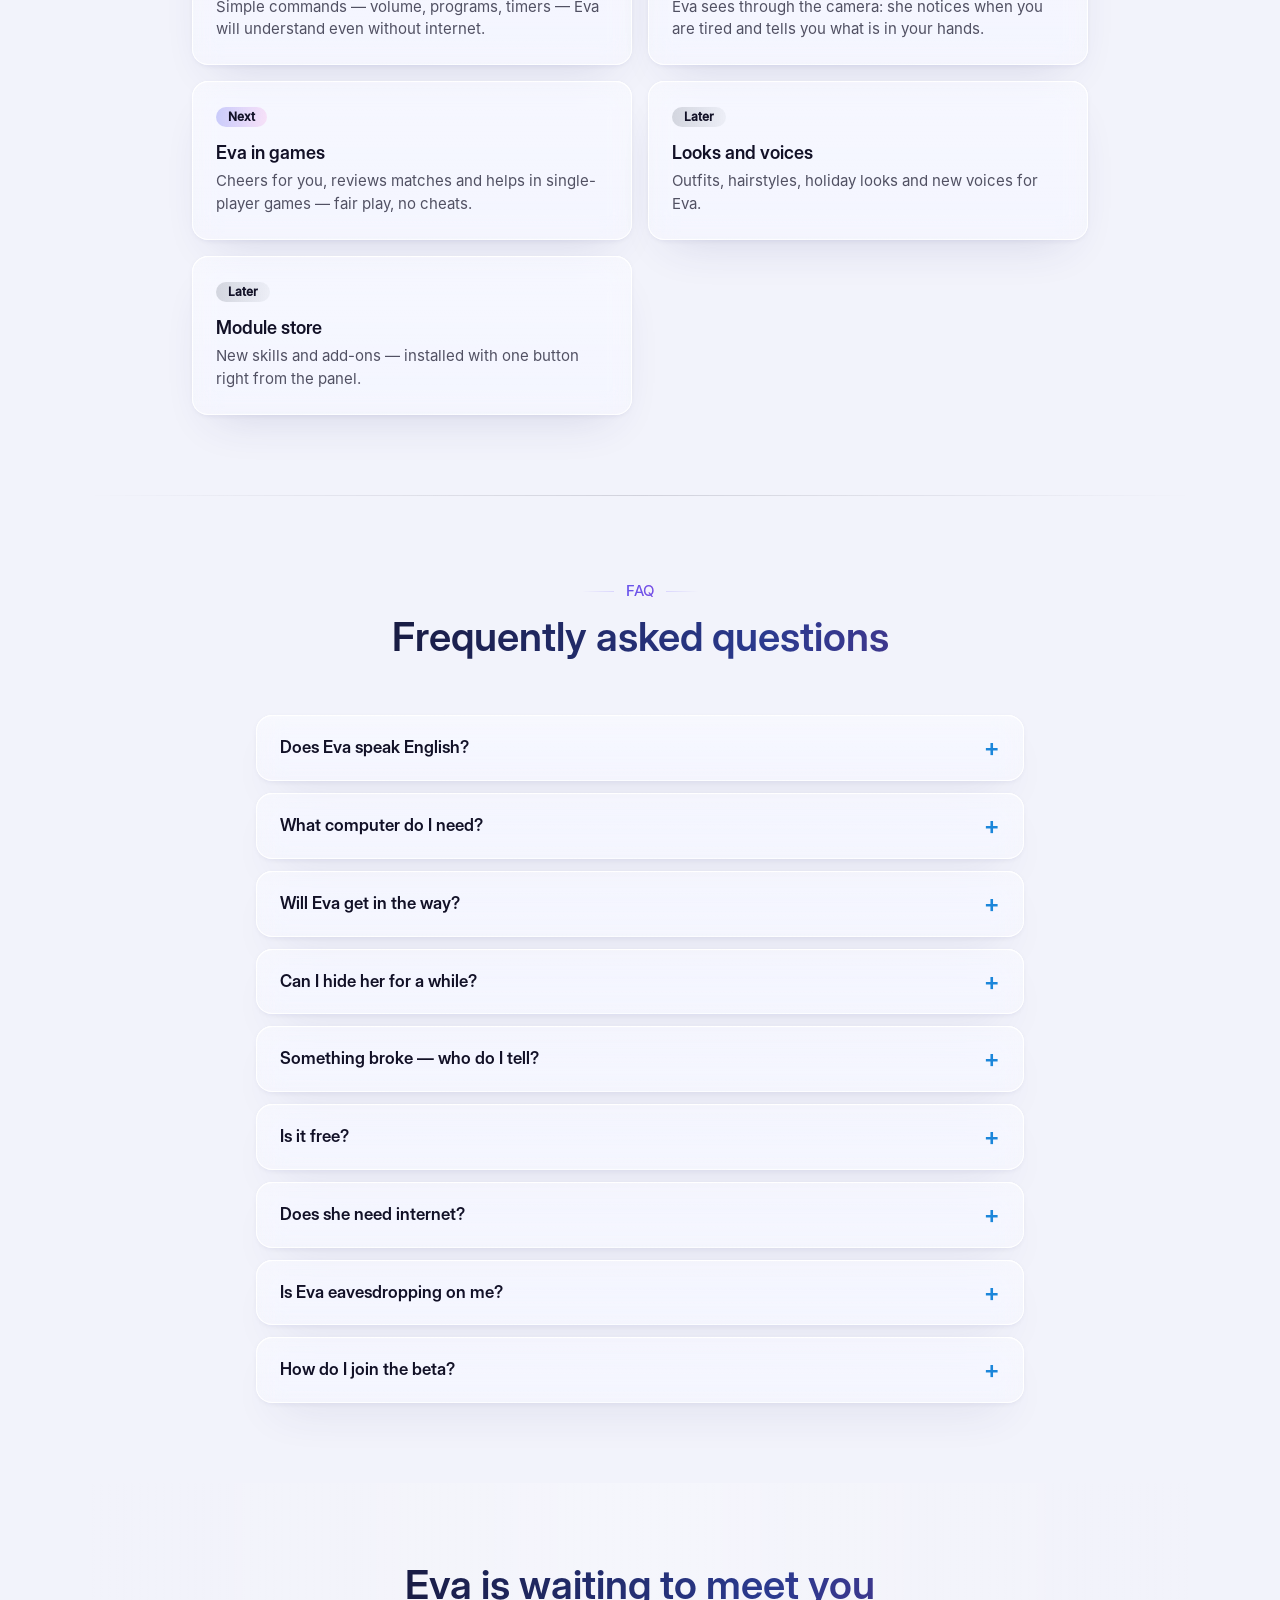
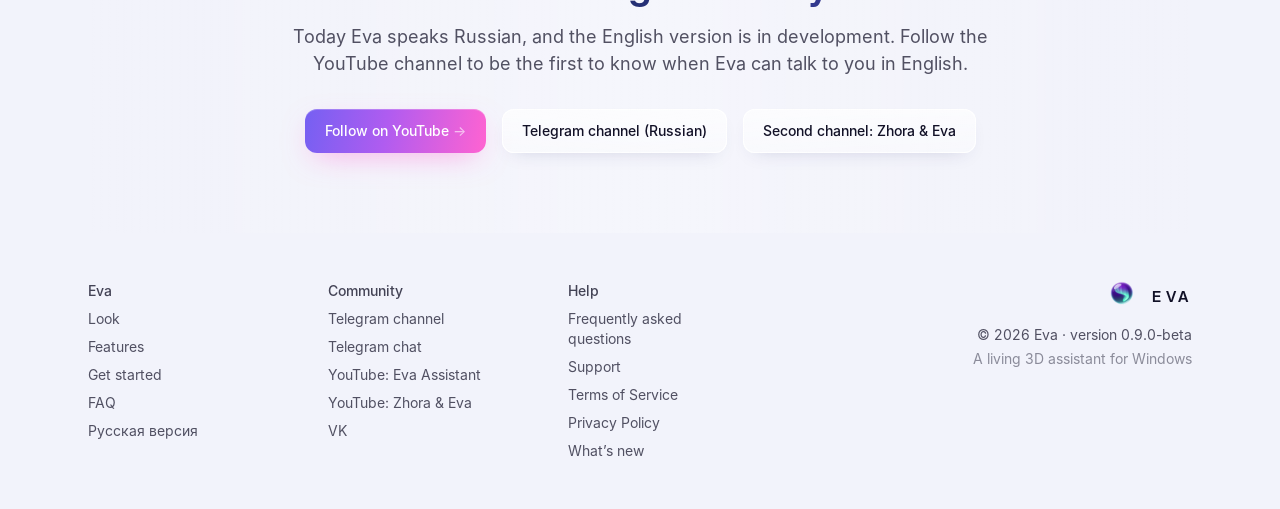
==== commit 8b07eab7: "Add files via upload" ====
--- a/en.html
+++ b/en.html
@@ -325,6 +325,8 @@
           <ul class="space-y-2 text-sm">
             <li><a class="text-indigo-200/65 transition hover:text-indigo-400" href="#faq">Frequently asked questions</a></li>
             <li><a class="text-indigo-200/65 transition hover:text-indigo-400" href="https://t.me/eva_neuro_support_bot" target="_blank" rel="noopener">Support</a></li>
+            <li><a class="text-indigo-200/65 transition hover:text-indigo-400" href="terms_en.html">Terms of Service</a></li>
+            <li><a class="text-indigo-200/65 transition hover:text-indigo-400" href="privacy_en.html">Privacy Policy</a></li>
             <li><a class="text-indigo-200/65 transition hover:text-indigo-400" href="#" data-soon>What’s new</a></li>
           </ul>
         </div>
--- a/css/theme.css
+++ b/css/theme.css
@@ -0,0 +1,65 @@
+/* 25.10.2026 Claude-А: светлая тема сайта — как светлая «Аврора» в панели Евы (eva_panel.html):
+   фон #f2f3fb с цветными облаками и шёлковыми лентами (рисует js/theme.js), карточки — жидкое стекло,
+   текст #121127, акцент #1b86da. Включается html[data-theme="light"]; тёмная тема не меняется. */
+html[data-theme="light"]{
+  color-scheme:light;
+  --color-gray-950:#f2f3fb; --color-gray-900:#ffffff; --color-gray-800:rgba(255,255,255,.55); --color-gray-700:rgba(255,255,255,.9);
+  --color-gray-200:rgba(18,17,39,.78); --color-gray-100:#121127; --color-indigo-200:#121127; --color-indigo-400:#1b86da;
+  --lg-tint:rgba(255,255,255,.22); --lg-hi:rgba(255,255,255,.42); --lg-rim:rgba(255,255,255,.95); --lg-rim2:rgba(255,255,255,.55);
+  --lg-shadow:rgba(50,50,120,.16);
+  /* страницы beta / privacy / beta_rules */
+  --bg:#f2f3fb; --card:rgba(255,255,255,.5); --line:rgba(255,255,255,.75); --text:#121127; --muted:rgba(18,17,39,.72);
+  --accent:#1b86da; --cyan:#1b86da;
+}
+html[data-theme="light"] body{background:#f2f3fb !important}
+/* живой фон «Аврора» (canvas из theme.js) — под всем */
+#auroraBg{position:fixed;inset:0;width:100%;height:100%;z-index:-1;pointer-events:none;display:none}
+html[data-theme="light"] #auroraBg{display:block}
+html[data-theme="light"] body > div, html[data-theme="light"] main{background:transparent}
+html[data-theme="light"] img[src*="blurred-shape"],html[data-theme="light"] img[src*="page-illustration"],
+html[data-theme="light"] img[src*="footer-illustration"]{display:none}
+
+/* жидкое стекло, как .lg в панели */
+html[data-theme="light"] header .gborder,html[data-theme="light"] .spot,html[data-theme="light"] .faq,
+html[data-theme="light"] .bg-gray-900\/60,html[data-theme="light"] .bg-gray-900\/80,html[data-theme="light"] #demo > .gborder,
+html[data-theme="light"] .steps li,html[data-theme="light"] blockquote,html[data-theme="light"] .card{
+  background:linear-gradient(180deg,var(--lg-hi),var(--lg-tint)) !important;
+  -webkit-backdrop-filter:blur(14px) saturate(170%);backdrop-filter:blur(14px) saturate(170%);
+  box-shadow:inset 0 0 0 .5px var(--lg-rim2),inset 0 1px 1px var(--lg-rim),0 22px 48px -22px var(--lg-shadow),0 2px 8px -4px var(--lg-shadow) !important;
+  border-color:transparent !important}
+html[data-theme="light"] .spot-inner{background:transparent}
+html[data-theme="light"] .gborder:before{background:linear-gradient(to right,rgba(255,255,255,.9),rgba(255,255,255,.5),rgba(255,255,255,.9)) border-box}
+html[data-theme="light"] .h-grad{background:linear-gradient(90deg,#121127,#2b3a8f,#7a2f86,#121127) 0 0/200%;-webkit-background-clip:text;background-clip:text}
+html[data-theme="light"] .h-brand{background:linear-gradient(90deg,#1b86da,#d63aa8,#6a55e8,#1b86da) 0 0/200%;-webkit-background-clip:text;background-clip:text}
+html[data-theme="light"] .text-indigo-200\/65,html[data-theme="light"] .text-indigo-200\/70{color:rgba(18,17,39,.72)}
+html[data-theme="light"] .text-indigo-200\/40,html[data-theme="light"] .text-indigo-200\/50{color:rgba(18,17,39,.46)}
+html[data-theme="light"] .tag{background-color:rgba(255,255,255,.55);box-shadow:inset 0 0 0 .5px rgba(255,255,255,.9)}
+html[data-theme="light"] .divider{border-image:linear-gradient(90deg,#0000,rgba(18,17,39,.14),#0000) 1}
+html[data-theme="light"] .btn-ghost{color:#121127;background:linear-gradient(180deg,rgba(255,255,255,.7),rgba(255,255,255,.4));
+  box-shadow:inset 0 0 0 .5px rgba(255,255,255,.9),0 8px 20px -12px rgba(50,50,120,.25)}
+html[data-theme="light"] #demo img[src*="hero_"]{display:none}
+html[data-theme="light"] #demo .bg-gradient-to-r{display:none}
+html[data-theme="light"] #demo .text-white{color:#121127}
+html[data-theme="light"] .chip{background:linear-gradient(180deg,rgba(255,255,255,.6),rgba(255,255,255,.3));color:#121127;
+  box-shadow:inset 0 0 0 .5px rgba(255,255,255,.9),0 6px 16px -10px rgba(50,50,120,.3)}
+html[data-theme="light"] .chip:hover{background:rgba(255,255,255,.85);color:#121127}
+html[data-theme="light"] .chip.on{color:#121127;box-shadow:inset 0 0 0 1.5px #d63aa8,0 0 18px rgba(214,58,168,.25)}
+html[data-theme="light"] .bubble{background:rgba(255,255,255,.92);color:#121127;box-shadow:inset 0 0 0 .5px #fff,0 18px 40px -16px rgba(50,50,120,.35)}
+html[data-theme="light"] h1:not(.h-grad){background:linear-gradient(90deg,#121127,#2b3a8f,#7a2f86);-webkit-background-clip:text;background-clip:text;color:transparent}
+html[data-theme="light"] h2:not([class]){color:#121127}
+html[data-theme="light"] h3:not([class]){color:#1b86da}
+html[data-theme="light"] td{border-bottom-color:rgba(18,17,39,.1)}
+html[data-theme="light"] a:not([class]){color:#1b86da}
+html[data-theme="light"] code{background:rgba(255,255,255,.6) !important;color:#121127}
+html[data-theme="light"] .pill{background:rgba(255,255,255,.55);border-color:rgba(255,255,255,.9)}
+/* кнопка темы */
+.theme-btn{position:fixed;left:16px;bottom:16px;z-index:70;width:44px;height:44px;border-radius:50%;border:1px solid rgba(139,123,255,.45);
+  background:rgba(17,16,40,.9);color:#fff;font-size:20px;line-height:1;cursor:pointer;box-shadow:0 8px 24px rgba(0,0,0,.35)}
+html[data-theme="light"] .theme-btn{background:linear-gradient(180deg,rgba(255,255,255,.8),rgba(255,255,255,.5));color:#121127;border-color:rgba(255,255,255,.9);
+  -webkit-backdrop-filter:blur(14px);backdrop-filter:blur(14px);box-shadow:0 8px 24px rgba(50,50,120,.2)}
+html[data-theme="light"] #featGrid svg{stroke:#1b86da}
+html[data-theme="light"] .eyebrow span{color:#6a55e8}
+html[data-theme="light"] .tag span{background:none !important;-webkit-text-fill-color:#6a55e8;color:#6a55e8}
+html[data-theme="light"] #roadmap span[style]{color:#121127 !important;-webkit-text-fill-color:#121127}
+html[data-theme="light"] .spot-inner:after{background:linear-gradient(to bottom right,rgba(255,255,255,.18),rgba(255,255,255,0),rgba(255,255,255,.18))}
+html[data-theme="light"] .spot:before{background:rgba(79,140,255,.35)}
